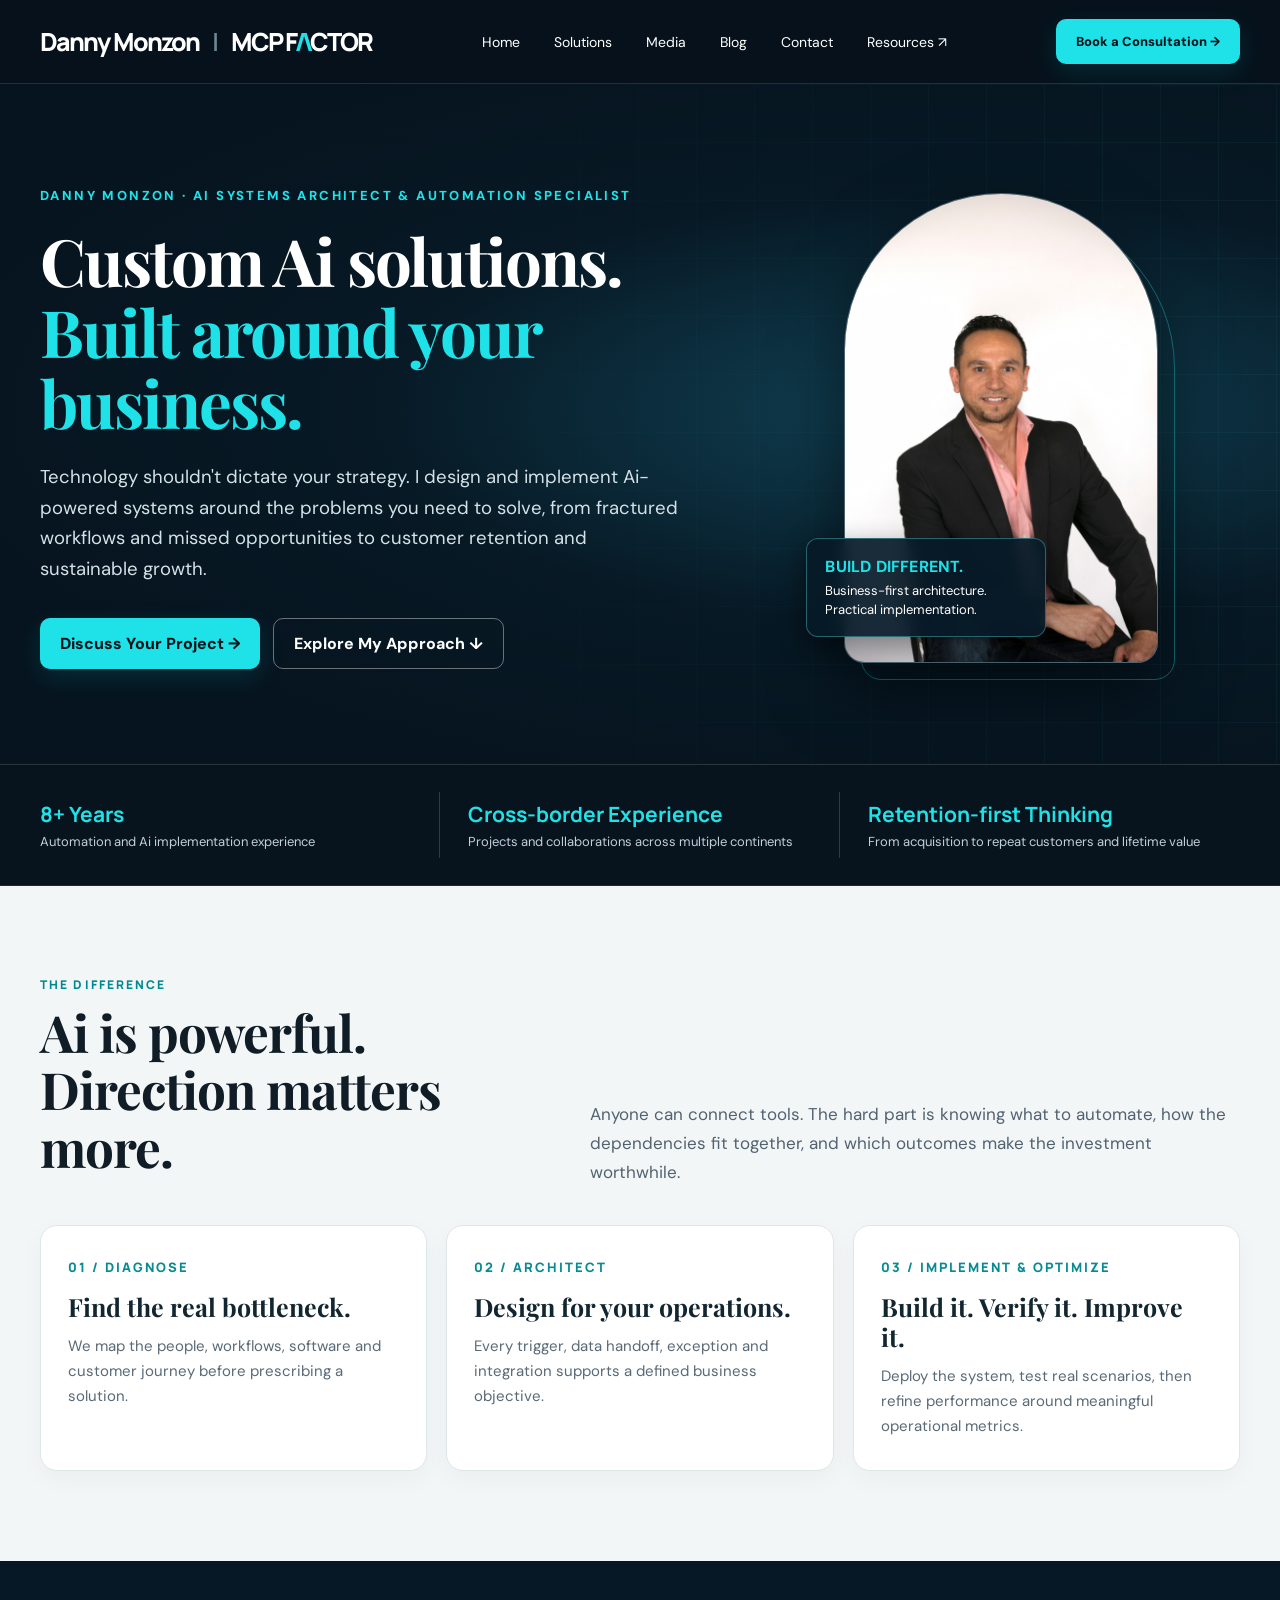
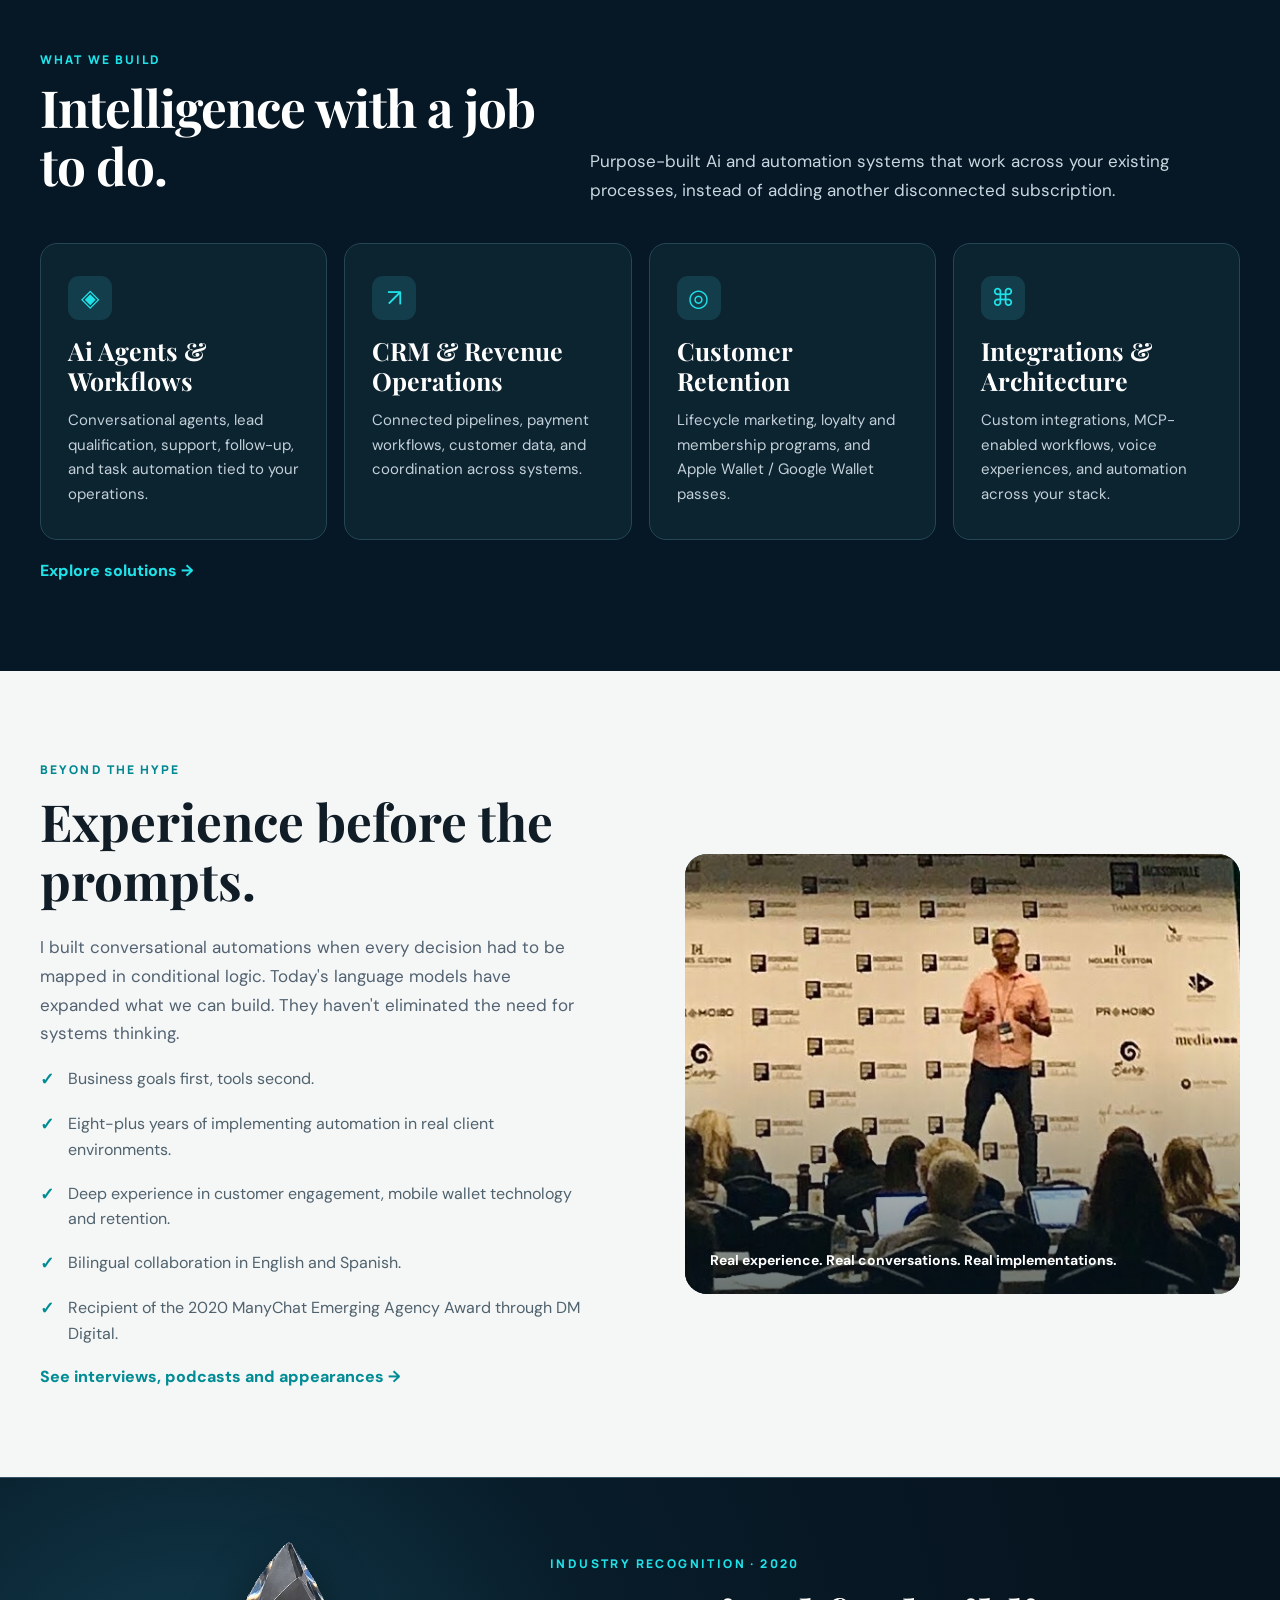
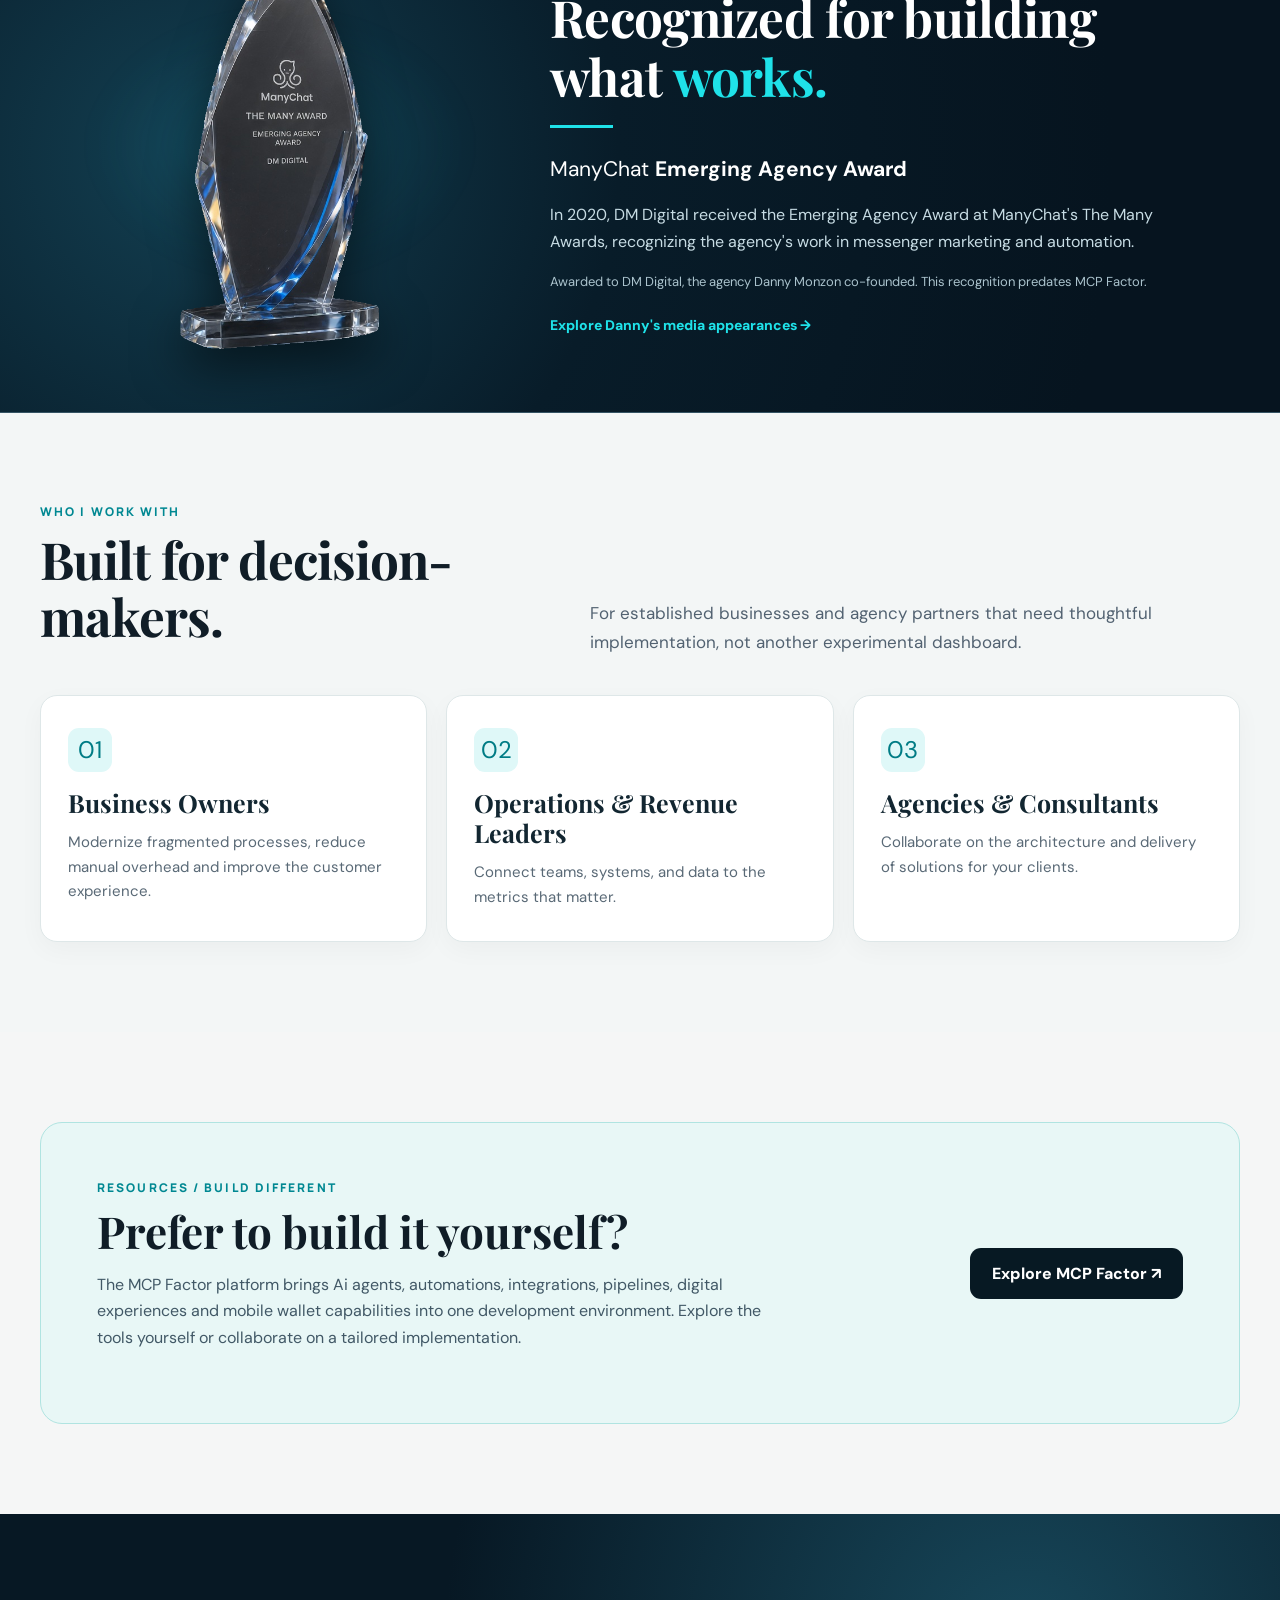
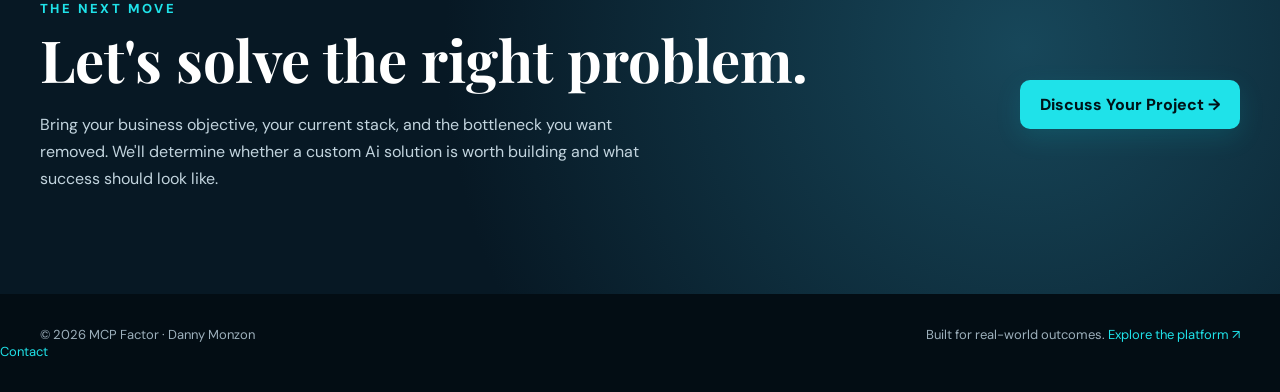
==== index.html @ def150a6 "Add latest MCP Factor static website v8" ====
<!DOCTYPE html>
<html lang="en"><head><meta charset="utf-8"><meta name="viewport" content="width=device-width,initial-scale=1">
<title>Danny Monzon | Ai Systems Architect & Automation Specialist | MCP Factor</title>
<meta name="description" content="Custom Ai architecture and business automation designed around your goals. Danny Monzon helps established businesses eliminate operational bottlenecks, improve retention, and deploy intelligent systems.">
<meta name="theme-color" content="#06141f"><meta property="og:type" content="website"><meta property="og:title" content="Custom Ai Solutions for Real Business Objectives | Danny Monzon">
<meta property="og:description" content="Diagnose. Architect. Implement. Optimize. Custom Ai systems built for lasting business outcomes.">
<link rel="canonical" href="https://mcpfactor.com/"><link rel="stylesheet" href="/shared/tokens.css"><link rel="stylesheet" href="/shared/site.css"><link rel="stylesheet" href="/shared/home.css">
</head><body>
<a href="#main" class="skip-link" style="position:absolute;left:-9999px;top:0;z-index:10000;background:#fff;color:#000;padding:12px" onfocus="this.style.left='10px'" onblur="this.style.left='-9999px'">Skip to content</a>
<header class="nav"><div class="container nav-inner"><a class="brand" href="/" aria-label="Danny Monzon and MCP Factor home">Danny Monzon <span class="sep">|</span> MCP F<span>Λ</span>CTOR</a><nav class="nav-links" aria-label="Main navigation"><a href="/">Home</a><a href="/solutions/">Solutions</a><a href="/media/">Media</a><a href="/blog/">Blog</a><a href="/contact/">Contact</a><a href="https://app.mcpfactor.com/" target="_blank" rel="noopener noreferrer">Resources ↗</a></nav><a class="cta" href="https://calendly.com/dmchat" target="_blank" rel="noopener noreferrer">Book a Consultation →</a></div></header>
<main id="main">
<section class="home-hero" aria-labelledby="home-title"><div class="container home-hero-grid"><div>
<div class="home-kicker">Danny Monzon · Ai Systems Architect & Automation Specialist</div>
<h1 id="home-title">Custom Ai solutions.<br><em>Built around your business.</em></h1>
<p>Technology shouldn't dictate your strategy. I design and implement Ai-powered systems around the problems you need to solve, from fractured workflows and missed opportunities to customer retention and sustainable growth.</p>
<div class="home-actions"><a class="cta" href="https://calendly.com/dmchat" target="_blank" rel="noopener noreferrer">Discuss Your Project →</a><a class="home-secondary" href="#approach">Explore My Approach ↓</a></div>
</div><div class="home-portrait-wrap"><div class="home-portrait-frame"><img src="/assets/5c0d2fb2-3a0f-47cd-a460-66b5e7bb93ce.jpg" alt="Portrait of Danny Monzon, Ai Systems Architect and Automation Specialist" width="1024" height="1536" fetchpriority="high"></div><div class="home-photo-note"><strong>BUILD DIFFERENT.</strong>Business-first architecture. Practical implementation.</div></div></div></section>
<section class="home-proof" aria-label="Professional experience"><div class="container home-proof-grid">
<div class="home-proof-item"><strong>8+ Years</strong><span>Automation and Ai implementation experience</span></div>
<div class="home-proof-item"><strong>Cross-border Experience</strong><span>Projects and collaborations across multiple continents</span></div>
<div class="home-proof-item"><strong>Retention-first Thinking</strong><span>From acquisition to repeat customers and lifetime value</span></div>
</div></section>
<section class="home-section mist" id="approach"><div class="container"><div class="home-heading"><div><div class="home-eyebrow">The Difference</div><h2>Ai is powerful.<br>Direction matters more.</h2></div><p class="home-lead">Anyone can connect tools. The hard part is knowing what to automate, how the dependencies fit together, and which outcomes make the investment worthwhile.</p></div>
<div class="home-three">
<article class="home-card numbered"><div class="home-step">01 / DIAGNOSE</div><h3>Find the real bottleneck.</h3><p>We map the people, workflows, software and customer journey before prescribing a solution.</p></article>
<article class="home-card numbered"><div class="home-step">02 / ARCHITECT</div><h3>Design for your operations.</h3><p>Every trigger, data handoff, exception and integration supports a defined business objective.</p></article>
<article class="home-card numbered"><div class="home-step">03 / IMPLEMENT & OPTIMIZE</div><h3>Build it. Verify it. Improve it.</h3><p>Deploy the system, test real scenarios, then refine performance around meaningful operational metrics.</p></article>
</div></div></section>
<section class="home-section dark home-solutions" id="solutions"><div class="container"><div class="home-heading"><div><div class="home-eyebrow">What We Build</div><h2>Intelligence with a job to do.</h2></div><p class="home-lead">Purpose-built Ai and automation systems that work across your existing processes, instead of adding another disconnected subscription.</p></div>
<div class="home-four">
<article class="home-card"><div class="home-card-icon" aria-hidden="true">◈</div><h3>Ai Agents & Workflows</h3><p>Conversational agents, lead qualification, support, follow-up, and task automation tied to your operations.</p></article>
<article class="home-card"><div class="home-card-icon" aria-hidden="true">↗</div><h3>CRM & Revenue Operations</h3><p>Connected pipelines, payment workflows, customer data, and coordination across systems.</p></article>
<article class="home-card"><div class="home-card-icon" aria-hidden="true">◎</div><h3>Customer Retention</h3><p>Lifecycle marketing, loyalty and membership programs, and Apple Wallet / Google Wallet passes.</p></article>
<article class="home-card"><div class="home-card-icon" aria-hidden="true">⌘</div><h3>Integrations & Architecture</h3><p>Custom integrations, MCP-enabled workflows, voice experiences, and automation across your stack.</p></article>
</div><a class="home-link" style="color:var(--cyan)" href="/solutions/">Explore solutions →</a></div></section>
<section class="home-section" id="about"><div class="container home-split"><div><div class="home-eyebrow">Beyond the Hype</div><h2 style="font:700 clamp(38px,4vw,55px)/1.15 'Playfair Display',Georgia,serif;margin:14px 0 23px">Experience before the prompts.</h2>
<p class="home-lead">I built conversational automations when every decision had to be mapped in conditional logic. Today's language models have expanded what we can build. They haven't eliminated the need for systems thinking.</p>
<div class="home-bullet"><b>✓</b><span>Business goals first, tools second.</span></div>
<div class="home-bullet"><b>✓</b><span>Eight-plus years of implementing automation in real client environments.</span></div>
<div class="home-bullet"><b>✓</b><span>Deep experience in customer engagement, mobile wallet technology and retention.</span></div>
<div class="home-bullet"><b>✓</b><span>Bilingual collaboration in English and Spanish.</span></div>
<div class="home-bullet"><b>✓</b><span>Recipient of the 2020 ManyChat Emerging Agency Award through DM Digital.</span></div>
<a class="home-link" href="/media/">See interviews, podcasts and appearances →</a></div>
<div class="home-image-panel"><img src="/assets/danny-monzon-smdayjax-stage.jpg" alt="Danny Monzon speaking on stage at Social Media Day Jacksonville" loading="lazy" width="996" height="467"><div class="home-image-caption">Real experience. Real conversations. Real implementations.</div></div></div></section>
<section class="award-feature" aria-labelledby="award-title"><div class="container award-feature-grid">
<div class="award-photo"><img src="/assets/manychat-emerging-agency-award-2020.png" alt="Crystal ManyChat The Many Award trophy engraved Emerging Agency Award, DM Digital" loading="lazy" width="353" height="726"></div>
<div class="award-copy"><div class="award-eyebrow">Industry Recognition · 2020</div>
<h2 id="award-title">Recognized for building what <em>works.</em></h2>
<div class="award-rule"></div>
<p class="award-name">ManyChat <strong>Emerging Agency Award</strong></p>
<p>In 2020, DM Digital received the Emerging Agency Award at ManyChat's The Many Awards, recognizing the agency's work in messenger marketing and automation.</p>
<p class="award-note">Awarded to DM Digital, the agency Danny Monzon co-founded. This recognition predates MCP Factor.</p>
<a class="award-link" href="/media/">Explore Danny's media appearances →</a>
</div></div></section>
<section class="home-section mist" id="partners"><div class="container"><div class="home-heading"><div><div class="home-eyebrow">Who I Work With</div><h2>Built for decision-makers.</h2></div><p class="home-lead">For established businesses and agency partners that need thoughtful implementation, not another experimental dashboard.</p></div>
<div class="home-three"><article class="home-card"><div class="home-card-icon">01</div><h3>Business Owners</h3><p>Modernize fragmented processes, reduce manual overhead and improve the customer experience.</p></article><article class="home-card"><div class="home-card-icon">02</div><h3>Operations & Revenue Leaders</h3><p>Connect teams, systems, and data to the metrics that matter.</p></article><article class="home-card"><div class="home-card-icon">03</div><h3>Agencies & Consultants</h3><p>Collaborate on the architecture and delivery of solutions for your clients.</p></article></div></div></section>
<section class="home-section"><div class="container"><div class="home-platform"><div><div class="home-eyebrow">Resources / Build Different</div><h2>Prefer to build it yourself?</h2><p>The MCP Factor platform brings Ai agents, automations, integrations, pipelines, digital experiences and mobile wallet capabilities into one development environment. Explore the tools yourself or collaborate on a tailored implementation.</p></div><a href="https://app.mcpfactor.com/" target="_blank" rel="noopener noreferrer">Explore MCP Factor ↗</a></div></div></section>
<section class="home-cta" id="contact"><div class="container home-cta-inner"><div><div class="home-kicker">The Next Move</div><h2>Let's solve the right problem.</h2><p>Bring your business objective, your current stack, and the bottleneck you want removed. We'll determine whether a custom Ai solution is worth building and what success should look like.</p></div><a class="cta" href="https://calendly.com/dmchat" target="_blank" rel="noopener noreferrer">Discuss Your Project →</a></div></section>
</main>
<footer class="foot"><div class="container foot-inner"><span>© 2026 MCP Factor · Danny Monzon</span><span>Built for real-world outcomes. <a href="https://app.mcpfactor.com/">Explore the platform ↗</a></span></div><span class="footer-contact"><a href="/contact/">Contact</a></span></footer>
<script src="/shared/site.js" defer></script>
</body></html>
---- shared/tokens.css ----
/* MCP Factor design tokens, Media page v2 approved Nov 16, 2026 */
:root {
  --color-ink: #071620;
  --color-navy: #06111b;
  --color-cyan: #1fe2e9;
  --color-cyan-dark: #007d87;
  --color-paper: #f5f6f6;
  --color-muted: #64727f;
  --color-line: #dce3e6;
  --font-body: 'DM Sans', sans-serif;
  --font-display: 'Playfair Display', Georgia, serif;
  --font-ui: 'Manrope', sans-serif;
  --radius-card: 18px;
  --container-width: 1200px;
}
---- shared/site.css ----
@import url('https://fonts.googleapis.com/css2?family=DM+Sans:wght@400;500;600;700&family=Manrope:wght@400;500;600;700;800&family=Playfair+Display:wght@600;700&display=swap');
:root{--ink:#071620;--navy:#06111b;--cyan:#1fe2e9;--cyan-dark:#007d87;--paper:#f5f6f6;--muted:#64727f;--line:#dce3e6;--radius:18px}*{box-sizing:border-box}html{scroll-behavior:smooth}body{margin:0;font-family:'DM Sans',sans-serif;color:#101d27;background:var(--paper)}a{color:inherit;text-decoration:none}button{font:inherit}a:focus-visible,button:focus-visible{outline:3px solid var(--cyan);outline-offset:4px}.container{width:min(1200px,calc(100% - 48px));margin:auto}.nav{background:var(--navy);color:white;border-bottom:1px solid #183340;position:relative;z-index:10}.nav-inner{min-height:83px;display:flex;align-items:center;justify-content:space-between;gap:24px}.brand{font:800 25px 'Manrope',sans-serif;letter-spacing:-1.9px;white-space:nowrap}.brand span{color:var(--cyan)}.brand .sep{color:#6e8793;margin:0 10px;font-weight:600}.nav-links{display:flex;align-items:center;gap:34px;font-size:14px}.nav-links a:hover,.nav-links a[aria-current=page]{color:var(--cyan)}.nav-links a[aria-current=page]{border-bottom:2px solid var(--cyan);padding:31px 0}.cta{display:inline-flex;align-items:center;gap:12px;border-radius:10px;background:var(--cyan);color:#001318;font-weight:800;padding:14px 20px;white-space:nowrap;box-shadow:0 8px 26px #00cbd324}.cta:hover{background:#60faff}.nav .cta{font-size:13px}.hero{background:radial-gradient(circle at 49% 99%,#123c53 0%,transparent 33%),linear-gradient(128deg,#06141f 10%,#07151f 76%,#092b39);color:white;overflow:hidden}.hero-grid{padding:60px 0 62px;display:grid;grid-template-columns:42% 58%;min-height:410px;gap:10px;align-items:center}.eyebrow{color:var(--cyan);font-size:14px;letter-spacing:2.5px;font-weight:800;text-transform:uppercase}.hero h1{font:700 clamp(56px,6.2vw,90px)/1.05 'Playfair Display',serif;letter-spacing:-2px;margin:18px 0 20px}.hero h1 span{color:var(--cyan)}.hero p{max-width:490px;font-size:19px;line-height:1.55;color:#d3e2e8}.line{width:75px;height:4px;background:var(--cyan);margin-top:27px}.mosaic{display:grid;grid-template-columns:1fr 1fr;grid-template-rows:142px 142px;gap:12px;transform:rotate(-3deg) translateX(20px);margin-right:-15px}.mosaic img{width:100%;height:100%;object-fit:cover;border-radius:15px;border:1px solid #4f8898;filter:saturate(.86)}.mosaic img:nth-child(1){object-position:50% 35%}.mosaic img:nth-child(3){object-position:50% 30%}.section{padding:66px 0}.section-head{display:flex;align-items:end;justify-content:space-between;gap:28px;margin-bottom:30px}.section h2,.section-title{font:700 clamp(35px,4vw,52px)/1.14 'Playfair Display',serif;letter-spacing:-1px;margin:0 0 8px}.section-head p,.section-subtitle{color:#526171;line-height:1.55;margin:0;max-width:650px}.filters{display:flex;gap:8px;flex-wrap:wrap}.filter{border:1px solid #cbd6db;background:transparent;color:#23313c;padding:11px 17px;border-radius:999px;cursor:pointer;font-size:13px}.filter:hover,.filter.active{background:#091923;color:white;border-color:#091923}.grid{display:grid;grid-template-columns:repeat(3,minmax(0,1fr));gap:18px}.media-card{background:white;border:1px solid #e3e9ec;border-radius:16px;overflow:hidden;box-shadow:0 8px 20px #1027320c;transition:transform .2s,box-shadow .2s}.media-card:hover{transform:translateY(-4px);box-shadow:0 16px 30px #1027321a}.thumb{aspect-ratio:16/9;position:relative;background:#0a2330;overflow:hidden}.thumb img{display:block;width:100%;height:100%;object-fit:cover}.thumb .tag{position:absolute;top:13px;left:13px;background:#061822cf;color:#fff;font-size:11px;letter-spacing:.6px;text-transform:uppercase;border-radius:99px;padding:7px 11px}.media-body{padding:21px 22px 23px}.meta{font-size:11px;color:#00848d;text-transform:uppercase;letter-spacing:1.1px;font-weight:800}.media-body h3{font:700 22px/1.25 'Playfair Display',serif;margin:9px 0}.media-body p{color:#596775;line-height:1.5;font-size:14px;min-height:44px;margin:0 0 20px}.media-action{color:#007f8b;font-weight:800;font-size:12px;letter-spacing:.6px;text-transform:uppercase}.media-action:hover{text-decoration:underline}.audio{background:linear-gradient(100deg,#14283c,#06121c);color:white}.audio .section-subtitle{color:#bbcad2}.audio-grid{display:grid;grid-template-columns:repeat(2,1fr);gap:16px;margin-top:30px}.audio-card{border:1px solid #345368;border-radius:14px;padding:20px;display:flex;gap:18px;min-width:0;background:#ffffff08}.audio-art{flex:0 0 98px;width:98px;height:98px;border-radius:10px;display:flex;align-items:center;justify-content:center;background:radial-gradient(circle at bottom,#6a1d73,#11182a 70%);font:800 13px/1.4 'Manrope';text-align:center;letter-spacing:.5px;padding:8px}.audio-info{min-width:0;flex:1}.audio-info h3{font-size:17px;line-height:1.3;margin:0 0 6px}.audio-info p{color:#a9bdc9;font-size:12px;margin:0 0 12px}.audio-info a{color:var(--cyan);font-size:13px;font-weight:700}.audio-info a:hover{text-decoration:underline}.audio .extra{margin-top:24px;color:#b3c7d0;font-size:14px}.press-grid{display:grid;grid-template-columns:repeat(3,1fr);gap:16px;margin-top:27px}.press-card{padding:25px;border:1px solid #e1e7e9;border-radius:14px;background:white;box-shadow:0 7px 20px #1027320b;min-height:198px;display:flex;flex-direction:column}.press-brand{font:700 21px 'Playfair Display',serif;margin-bottom:14px}.press-card h3{font:600 15px/1.5 'DM Sans';margin:0 0 18px;flex:1}.press-card a{color:#00818b;font-weight:800;font-size:13px}.press-card a:hover{text-decoration:underline}.speaking{position:relative;background:#061725;min-height:310px;color:white;overflow:hidden}.speaking:before{content:'';background:linear-gradient(90deg,rgba(6,23,37,.14) 0%,rgba(6,23,37,.52) 42%,rgba(6,23,37,.92) 72%),url('../assets/danny-monzon-smdayjax-stage.jpg') 50% 32%/cover;position:absolute;inset:0}.speaking-content{position:relative;padding:67px 0 74px;max-width:900px;display:flex;flex-direction:column;align-items:flex-end;text-align:left}.speaking-copy{max-width:560px}.speaking h2{font:700 clamp(35px,4vw,50px)/1.13 'Playfair Display';margin:0 0 16px}.speaking p{line-height:1.6;color:#d6e3e9;max-width:500px;margin:0 0 24px}.foot{background:#030d14;color:#9db0bc;padding:32px 0;font-size:13px}.foot-inner{display:flex;justify-content:space-between;gap:20px}.foot a{color:var(--cyan)}.hidden{display:none!important}@media(max-width:950px){.nav-links{gap:16px}.nav .cta{display:none}.hero-grid{grid-template-columns:1fr 1fr}.grid,.press-grid{grid-template-columns:repeat(2,1fr)}.section-head{display:block}.filters{margin-top:24px}}@media(max-width:700px){.container{width:min(100% - 32px,1200px)}.nav-inner{flex-wrap:wrap;padding:16px 0}.brand{font-size:22px}.nav-links{width:100%;justify-content:space-between;gap:8px;font-size:12px;overflow:auto}.nav-links a[aria-current=page]{padding:4px 0}.hero-grid{grid-template-columns:1fr;padding:43px 0 50px;gap:26px}.hero h1{font-size:57px}.mosaic{transform:none;margin:0;grid-template-rows:105px 105px}.section{padding:48px 0}.grid,.audio-grid,.press-grid{grid-template-columns:1fr}.press-card{min-height:150px}.audio-art{width:78px;flex-basis:78px;height:90px}.speaking:before{background-position:50% 24%}.speaking-content{align-items:flex-start;padding:54px 0}.foot-inner{display:block}.foot-inner>*{margin-bottom:12px}}

/* Reusable page utilities */
.page-intro{background:var(--navy);color:#fff;padding:90px 0 76px}.page-intro h1{font:700 clamp(48px,6vw,80px)/1.08 var(--font-display);margin:15px 0 18px}.page-intro p{font-size:19px;line-height:1.6;color:#d3e2e8;max-width:680px}.content-panel{background:#fff;border:1px solid var(--line);border-radius:var(--radius-card);padding:clamp(24px,4vw,42px);box-shadow:0 8px 20px #1027320c}.content-stack{display:grid;gap:20px}.section-eyebrow{color:var(--cyan-dark);font-weight:800;letter-spacing:2px;text-transform:uppercase;font-size:12px}
---- shared/home.css ----
/* Homepage additions to the Media-derived MCP Factor design system */
.home-hero{position:relative;overflow:hidden;background:radial-gradient(ellipse at 74% 48%,#114255 0%,#071925 43%,#06141f 78%);color:#fff}
.home-hero .container{position:relative;z-index:1}
.home-hero::before{content:"";position:absolute;inset:0;background-image:linear-gradient(#6af2f50b 1px,transparent 1px),linear-gradient(90deg,#6af2f50b 1px,transparent 1px);background-size:58px 58px;mask-image:linear-gradient(90deg,transparent 25%,#000 100%);pointer-events:none}
.home-hero-grid{display:grid;grid-template-columns:1.15fr .85fr;gap:clamp(32px,6vw,92px);align-items:center;min-height:680px;padding:102px 0 94px}
.home-hero h1{font:700 clamp(48px,5.1vw,78px)/1.09 'Playfair Display',Georgia,serif;letter-spacing:-2px;margin:20px 0 25px;max-width:780px}
.home-hero h1 em{font-style:normal;color:var(--cyan)}.home-hero p{font-size:clamp(17px,1.45vw,21px);line-height:1.65;color:#d4e1e7;max-width:640px}
.home-kicker{color:var(--cyan);font-size:13px;font-weight:800;letter-spacing:2.4px;text-transform:uppercase}
.home-actions{display:flex;gap:13px;flex-wrap:wrap;margin-top:34px}.home-secondary{display:inline-flex;align-items:center;border:1px solid #ffffff65;border-radius:10px;padding:14px 20px;color:#fff;font-weight:750}.home-secondary:hover{border-color:var(--cyan);color:var(--cyan)}
.home-portrait-wrap{position:relative;max-width:430px;margin:0 auto}.home-portrait-frame{height:470px;border-radius:170px 170px 22px 22px;overflow:hidden;border:1px solid #ffffff3d;box-shadow:0 28px 70px #0008;background:#153443}.home-portrait-frame img{width:100%;height:100%;object-fit:cover;object-position:center 34%;display:block}.home-portrait-wrap::after{content:"";position:absolute;inset:18px -17px -17px 17px;border:1px solid #1fe2e96b;border-radius:170px 170px 22px 22px;z-index:-1}.home-photo-note{position:absolute;bottom:26px;left:-38px;background:#071b29eb;color:#fff;border:1px solid #5adce060;backdrop-filter:blur(8px);padding:16px 18px;border-radius:12px;box-shadow:0 10px 28px #0007;max-width:240px;font-size:13px;line-height:1.45}.home-photo-note strong{display:block;color:var(--cyan);font-size:16px;letter-spacing:.2px;margin-bottom:4px}
.home-proof{background:#07141e;color:white;border-top:1px solid #ffffff23;border-bottom:1px solid #ffffff17}.home-proof-grid{display:grid;grid-template-columns:repeat(3,1fr);gap:0;padding:27px 0}.home-proof-item{padding:8px 28px;border-right:1px solid #ffffff2b}.home-proof-item:first-child{padding-left:0}.home-proof-item:last-child{border:0}.home-proof strong{display:block;font-size:21px;color:var(--cyan);font-family:'Manrope',sans-serif}.home-proof span{display:block;font-size:13px;color:#bfd0d9;margin-top:5px}
.home-section{padding:90px 0}.home-section.mist{background:#f3f6f6}.home-section.dark{background:#061725;color:#fff}.home-section.dark .home-lead{color:#c9d8e0}.home-section.dark .home-card p{color:#c3d1d9}
.home-heading{display:flex;align-items:end;justify-content:space-between;gap:25px;margin-bottom:38px}.home-heading h2{font:700 clamp(37px,4vw,57px)/1.12 'Playfair Display',Georgia,serif;letter-spacing:-1px;margin:11px 0}.home-lead{max-width:650px;color:#526271;font-size:17px;line-height:1.7;margin:0}.home-eyebrow{font:800 12px 'Manrope',sans-serif;color:#008892;text-transform:uppercase;letter-spacing:2.1px}.dark .home-eyebrow{color:var(--cyan)}
.home-three{display:grid;grid-template-columns:repeat(3,minmax(0,1fr));gap:19px}.home-four{display:grid;grid-template-columns:repeat(4,minmax(0,1fr));gap:17px}.home-card{border:1px solid #dee7e8;border-radius:17px;background:#fff;padding:32px 27px;box-shadow:0 8px 26px #05172309}.home-card h3{font:700 25px/1.2 'Playfair Display',Georgia,serif;margin:16px 0 12px;color:#122631}.home-card p{font-size:15px;line-height:1.65;color:#596976;margin:0}.home-card-icon{width:44px;height:44px;display:grid;place-items:center;font-size:24px;background:#dff8f8;border-radius:11px;color:#007c85}.home-card.numbered{position:relative;overflow:hidden}.home-step{font:800 13px 'Manrope',sans-serif;color:#078b92;letter-spacing:2px}.home-split{display:grid;grid-template-columns:1fr 1fr;gap:clamp(32px,7vw,100px);align-items:center}.home-quote{font:600 clamp(25px,3.2vw,42px)/1.35 'Playfair Display',Georgia,serif;letter-spacing:-.4px;margin:0}.home-accent{color:#008a91}.home-image-panel{position:relative;border-radius:22px;overflow:hidden;min-height:440px;background:#0e2a37}.home-image-panel img{width:100%;height:100%;position:absolute;inset:0;object-fit:cover;object-position:center 42%}.home-image-panel::after{content:"";position:absolute;inset:0;background:linear-gradient(0deg,#0718219c 0%,transparent 56%)}.home-image-caption{position:absolute;z-index:2;bottom:25px;left:25px;right:25px;color:white;font-size:14px;font-weight:700}.home-bullet{display:flex;gap:14px;margin-top:18px;align-items:start;color:#4f626d;line-height:1.6}.home-bullet b{color:#008c95;font-size:17px}
.home-solutions .home-card{background:#0c2330;border-color:#254655;box-shadow:none}.home-solutions .home-card h3{color:#fff}.home-solutions .home-card-icon{background:#133d4a;color:var(--cyan)}.home-solutions .home-card p{color:#cad8e0}
.home-platform{background:#e8f7f6;border:1px solid #b0e4e1;border-radius:22px;padding:clamp(28px,5vw,56px);display:flex;align-items:center;justify-content:space-between;gap:35px}.home-platform h2{font:700 clamp(29px,3.8vw,44px)/1.13 'Playfair Display',serif;margin:10px 0}.home-platform p{max-width:700px;color:#415866;line-height:1.65}.home-platform a{background:#071923;color:#fff;border-radius:11px;padding:15px 22px;font-weight:800;white-space:nowrap}.home-platform a:hover{background:#0e4b58}
.home-cta{background:radial-gradient(circle at 80% 35%,#17475a 0%,#071824 55%);color:white;padding:86px 0}.home-cta-inner{display:flex;justify-content:space-between;align-items:center;gap:35px}.home-cta h2{font:700 clamp(37px,4.6vw,58px)/1.13 'Playfair Display',serif;margin:10px 0 18px}.home-cta p{color:#c2d4de;line-height:1.7;max-width:630px}.home-cta .cta{font-size:16px}
.home-link{color:#008c95;font-weight:800;display:inline-block;margin-top:20px}.home-link:hover{text-decoration:underline}
@media(max-width:980px){.home-hero-grid{min-height:auto;padding:77px 0;grid-template-columns:1fr 0.9fr;gap:28px}.home-portrait-frame{height:390px}.home-photo-note{left:-13px}.home-four{grid-template-columns:repeat(2,minmax(0,1fr))}.home-three{grid-template-columns:repeat(2,minmax(0,1fr))}.home-section{padding:70px 0}}
@media(max-width:700px){.home-hero-grid,.home-split{grid-template-columns:1fr}.home-hero-grid{padding:56px 0 65px}.home-hero h1{font-size:49px}.home-portrait-wrap{margin:35px 22px 0;max-width:400px}.home-portrait-frame{height:390px}.home-proof-grid,.home-three,.home-four{grid-template-columns:1fr}.home-proof-grid{padding:12px 0}.home-proof-item{padding:16px 0;border-right:0;border-bottom:1px solid #ffffff2b}.home-proof-item:last-child{border-bottom:0}.home-heading,.home-cta-inner,.home-platform{display:block}.home-heading h2{margin-bottom:16px}.home-platform a{display:inline-block;margin-top:18px;white-space:normal}.home-image-panel{min-height:340px}.home-cta .cta{margin-top:18px}.home-section{padding:59px 0}}
@media(prefers-reduced-motion:reduce){*,*::before,*::after{scroll-behavior:auto!important;transition:none!important}}

/* Authentic 2020 ManyChat recognition - trophy supplied by Danny Monzon */
.award-feature{background:radial-gradient(circle at 15% 52%,#133f51 0%,#081c29 38%,#06141f 82%);color:#fff;overflow:hidden;border-block:1px solid #355464}
.award-feature-grid{display:grid;grid-template-columns:40% 60%;align-items:center;gap:30px;min-height:500px;padding:42px 0}
.award-photo{display:flex;justify-content:center;align-items:center;min-height:405px;position:relative}
.award-photo:before{content:'';position:absolute;inset:17% 9%;background:radial-gradient(ellipse,#17b9d322,transparent 68%);filter:blur(15px)}
.award-photo img{position:relative;display:block;width:auto;max-width:100%;height:410px;object-fit:contain;filter:drop-shadow(0 20px 24px #0008)}
.award-copy{max-width:660px;padding:35px 50px 35px 0}
.award-eyebrow{font:800 12px 'Manrope',sans-serif;letter-spacing:2.4px;text-transform:uppercase;color:var(--cyan)}
.award-copy h2{font:700 clamp(36px,4vw,56px)/1.14 'Playfair Display',Georgia,serif;letter-spacing:-.7px;margin:16px 0 20px}
.award-copy h2 em{font-style:normal;color:var(--cyan)}
.award-rule{height:3px;width:63px;background:var(--cyan);margin:0 0 24px}
.award-name{font-size:21px!important;color:#fff!important;margin:0 0 13px!important}
.award-copy p{font-size:16px;color:#c7dce4;line-height:1.7;margin:0 0 16px}
.award-copy .award-note{font-size:13px;color:#abc3cd}
.award-link{display:inline-block;color:var(--cyan);font-size:14px;font-weight:800;margin-top:7px}
.award-link:hover{text-decoration:underline}
@media(max-width:700px){.award-feature-grid{grid-template-columns:1fr;gap:0;padding:32px 0 52px}.award-photo{min-height:310px}.award-photo img{height:310px}.award-copy{padding:14px 0 0}.award-copy h2{font-size:38px}}
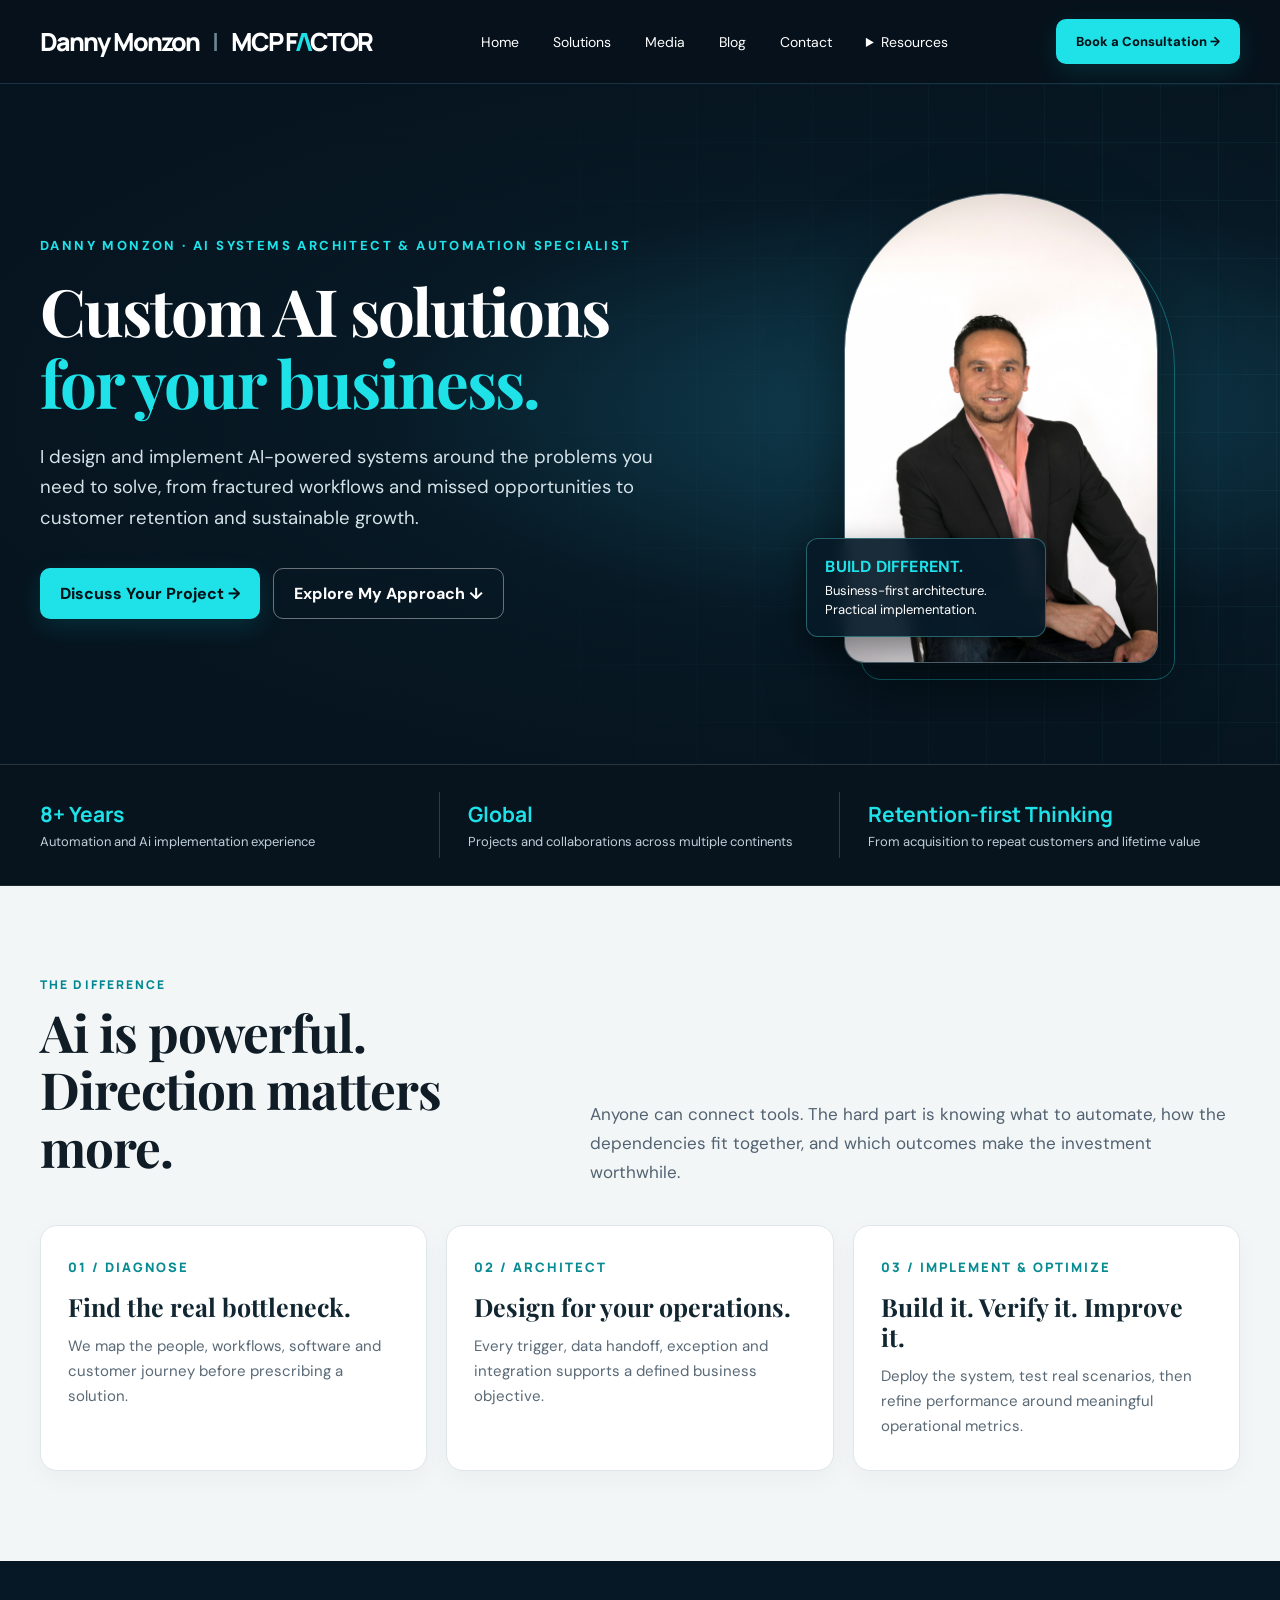
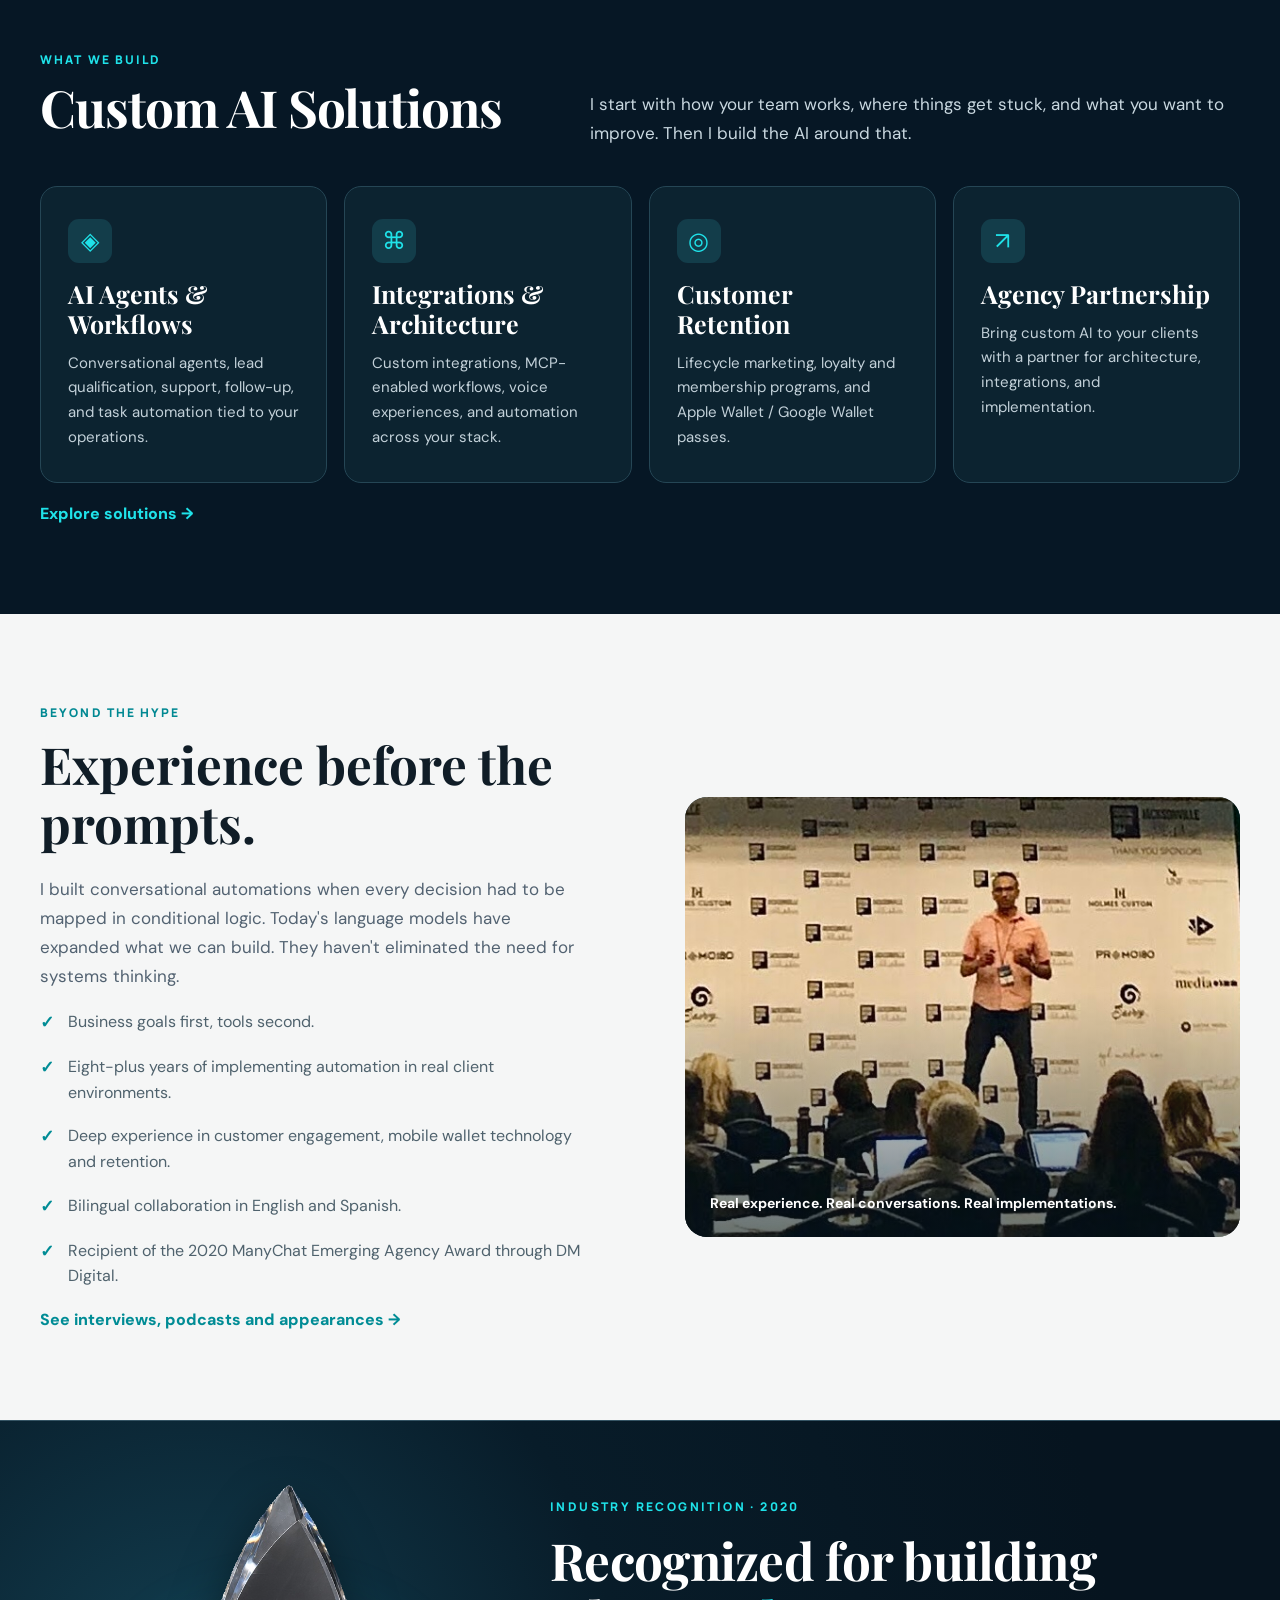
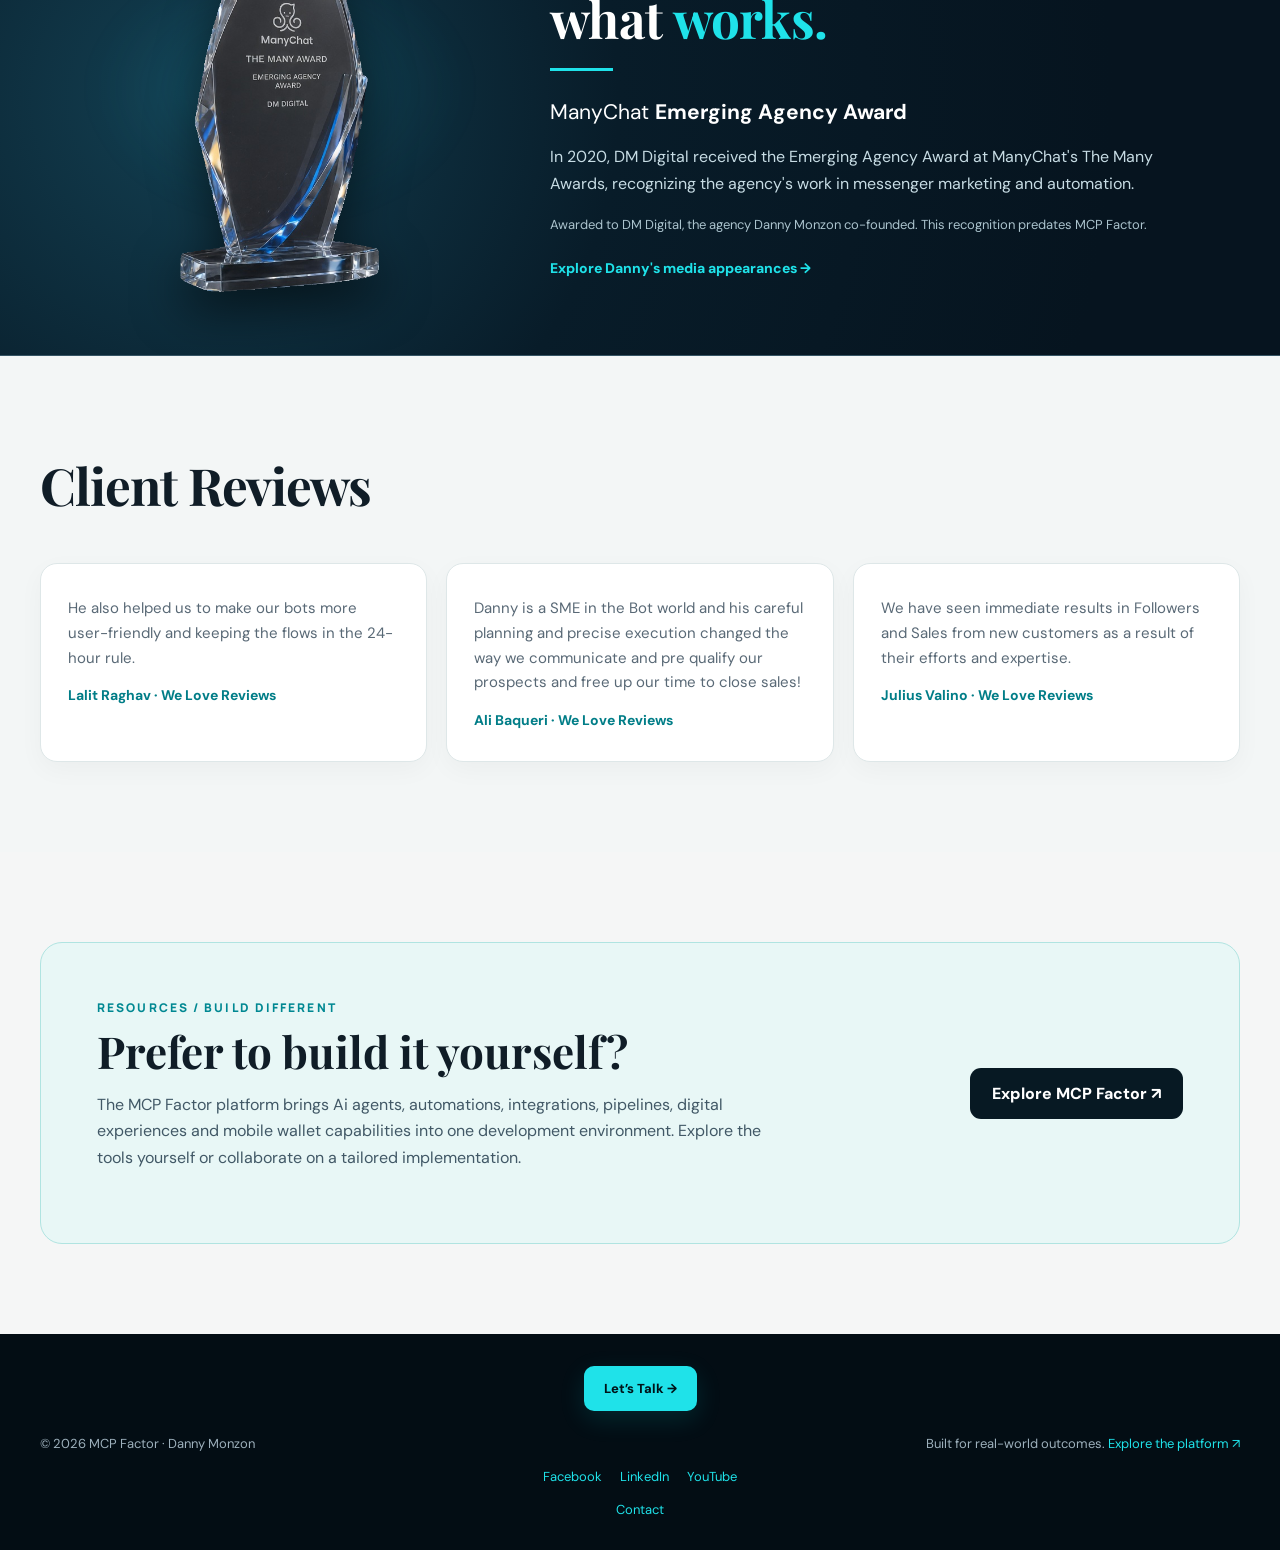
==== commit 3ce4fc91: "Apply approved November website updates" ====
--- a/index.html
+++ b/index.html
@@ -4,20 +4,23 @@
 <meta name="description" content="Custom Ai architecture and business automation designed around your goals. Danny Monzon helps established businesses eliminate operational bottlenecks, improve retention, and deploy intelligent systems.">
 <meta name="theme-color" content="#06141f"><meta property="og:type" content="website"><meta property="og:title" content="Custom Ai Solutions for Real Business Objectives | Danny Monzon">
 <meta property="og:description" content="Diagnose. Architect. Implement. Optimize. Custom Ai systems built for lasting business outcomes.">
-<link rel="canonical" href="https://mcpfactor.com/"><link rel="stylesheet" href="/shared/tokens.css"><link rel="stylesheet" href="/shared/site.css"><link rel="stylesheet" href="/shared/home.css">
-</head><body>
+<link rel="canonical" href="https://mcpfactor.com/"><link rel="stylesheet" href="./shared/tokens.css"><link rel="stylesheet" href="./shared/site.css"><link rel="stylesheet" href="./shared/home.css">
+<link rel="stylesheet" href="./shared/navigation.css"></head><body>
 <a href="#main" class="skip-link" style="position:absolute;left:-9999px;top:0;z-index:10000;background:#fff;color:#000;padding:12px" onfocus="this.style.left='10px'" onblur="this.style.left='-9999px'">Skip to content</a>
-<header class="nav"><div class="container nav-inner"><a class="brand" href="/" aria-label="Danny Monzon and MCP Factor home">Danny Monzon <span class="sep">|</span> MCP F<span>Λ</span>CTOR</a><nav class="nav-links" aria-label="Main navigation"><a href="/">Home</a><a href="/solutions/">Solutions</a><a href="/media/">Media</a><a href="/blog/">Blog</a><a href="/contact/">Contact</a><a href="https://app.mcpfactor.com/" target="_blank" rel="noopener noreferrer">Resources ↗</a></nav><a class="cta" href="https://calendly.com/dmchat" target="_blank" rel="noopener noreferrer">Book a Consultation →</a></div></header>
+<header class="nav"><div class="container nav-inner"><a class="brand" href="./" aria-label="Danny Monzon and MCP Factor home">Danny Monzon <span class="sep">|</span> MCP F<span>Λ</span>CTOR</a><button class="nav-toggle" type="button" aria-controls="main-navigation" aria-expanded="false" hidden>Menu</button><nav id="main-navigation" class="nav-links" aria-label="Main navigation"><a href="./">Home</a><a href="./solutions/">Solutions</a><a href="./media/">Media</a><a href="./blog/">Blog</a><a href="./contact/">Contact</a><details class="resources-menu">
+<summary>Resources</summary>
+<div class="resources-links"><a href="https://app.mcpfactor.com/" target="_blank" rel="noopener noreferrer">MCP Factor ↗</a></div>
+</details></nav><a class="cta" href="https://calendly.com/dmchat" target="_blank" rel="noopener noreferrer">Book a Consultation →</a></div></header>
 <main id="main">
 <section class="home-hero" aria-labelledby="home-title"><div class="container home-hero-grid"><div>
 <div class="home-kicker">Danny Monzon · Ai Systems Architect & Automation Specialist</div>
-<h1 id="home-title">Custom Ai solutions.<br><em>Built around your business.</em></h1>
-<p>Technology shouldn't dictate your strategy. I design and implement Ai-powered systems around the problems you need to solve, from fractured workflows and missed opportunities to customer retention and sustainable growth.</p>
+<h1 id="home-title">Custom AI solutions<br><em>for your business.</em></h1>
+<p>I design and implement AI-powered systems around the problems you need to solve, from fractured workflows and missed opportunities to customer retention and sustainable growth.</p>
 <div class="home-actions"><a class="cta" href="https://calendly.com/dmchat" target="_blank" rel="noopener noreferrer">Discuss Your Project →</a><a class="home-secondary" href="#approach">Explore My Approach ↓</a></div>
-</div><div class="home-portrait-wrap"><div class="home-portrait-frame"><img src="/assets/5c0d2fb2-3a0f-47cd-a460-66b5e7bb93ce.jpg" alt="Portrait of Danny Monzon, Ai Systems Architect and Automation Specialist" width="1024" height="1536" fetchpriority="high"></div><div class="home-photo-note"><strong>BUILD DIFFERENT.</strong>Business-first architecture. Practical implementation.</div></div></div></section>
+</div><div class="home-portrait-wrap"><div class="home-portrait-frame"><img src="./assets/5c0d2fb2-3a0f-47cd-a460-66b5e7bb93ce.jpg" alt="Portrait of Danny Monzon, Ai Systems Architect and Automation Specialist" width="1024" height="1536" fetchpriority="high"></div><div class="home-photo-note"><strong>BUILD DIFFERENT.</strong>Business-first architecture. Practical implementation.</div></div></div></section>
 <section class="home-proof" aria-label="Professional experience"><div class="container home-proof-grid">
 <div class="home-proof-item"><strong>8+ Years</strong><span>Automation and Ai implementation experience</span></div>
-<div class="home-proof-item"><strong>Cross-border Experience</strong><span>Projects and collaborations across multiple continents</span></div>
+<div class="home-proof-item"><strong>Global</strong><span>Projects and collaborations across multiple continents</span></div>
 <div class="home-proof-item"><strong>Retention-first Thinking</strong><span>From acquisition to repeat customers and lifetime value</span></div>
 </div></section>
 <section class="home-section mist" id="approach"><div class="container"><div class="home-heading"><div><div class="home-eyebrow">The Difference</div><h2>Ai is powerful.<br>Direction matters more.</h2></div><p class="home-lead">Anyone can connect tools. The hard part is knowing what to automate, how the dependencies fit together, and which outcomes make the investment worthwhile.</p></div>
@@ -26,13 +29,13 @@
 <article class="home-card numbered"><div class="home-step">02 / ARCHITECT</div><h3>Design for your operations.</h3><p>Every trigger, data handoff, exception and integration supports a defined business objective.</p></article>
 <article class="home-card numbered"><div class="home-step">03 / IMPLEMENT & OPTIMIZE</div><h3>Build it. Verify it. Improve it.</h3><p>Deploy the system, test real scenarios, then refine performance around meaningful operational metrics.</p></article>
 </div></div></section>
-<section class="home-section dark home-solutions" id="solutions"><div class="container"><div class="home-heading"><div><div class="home-eyebrow">What We Build</div><h2>Intelligence with a job to do.</h2></div><p class="home-lead">Purpose-built Ai and automation systems that work across your existing processes, instead of adding another disconnected subscription.</p></div>
+<section class="home-section dark home-solutions" id="solutions"><div class="container"><div class="home-heading"><div><div class="home-eyebrow">What We Build</div><h2>Custom AI Solutions</h2></div><p class="home-lead">I start with how your team works, where things get stuck, and what you want to improve. Then I build the AI around that.</p></div>
 <div class="home-four">
-<article class="home-card"><div class="home-card-icon" aria-hidden="true">◈</div><h3>Ai Agents & Workflows</h3><p>Conversational agents, lead qualification, support, follow-up, and task automation tied to your operations.</p></article>
-<article class="home-card"><div class="home-card-icon" aria-hidden="true">↗</div><h3>CRM & Revenue Operations</h3><p>Connected pipelines, payment workflows, customer data, and coordination across systems.</p></article>
+<article class="home-card"><div class="home-card-icon" aria-hidden="true">◈</div><h3>AI Agents &amp; Workflows</h3><p>Conversational agents, lead qualification, support, follow-up, and task automation tied to your operations.</p></article>
+<article class="home-card"><div class="home-card-icon" aria-hidden="true">⌘</div><h3>Integrations & Architecture</h3><p>Custom integrations, MCP-enabled workflows, voice experiences, and automation across your stack.</p></article>
 <article class="home-card"><div class="home-card-icon" aria-hidden="true">◎</div><h3>Customer Retention</h3><p>Lifecycle marketing, loyalty and membership programs, and Apple Wallet / Google Wallet passes.</p></article>
-<article class="home-card"><div class="home-card-icon" aria-hidden="true">⌘</div><h3>Integrations & Architecture</h3><p>Custom integrations, MCP-enabled workflows, voice experiences, and automation across your stack.</p></article>
-</div><a class="home-link" style="color:var(--cyan)" href="/solutions/">Explore solutions →</a></div></section>
+<article class="home-card"><div class="home-card-icon" aria-hidden="true">↗</div><h3>Agency Partnership</h3><p>Bring custom AI to your clients with a partner for architecture, integrations, and implementation.</p></article>
+</div><a class="home-link" style="color:var(--cyan)" href="./solutions/">Explore solutions →</a></div></section>
 <section class="home-section" id="about"><div class="container home-split"><div><div class="home-eyebrow">Beyond the Hype</div><h2 style="font:700 clamp(38px,4vw,55px)/1.15 'Playfair Display',Georgia,serif;margin:14px 0 23px">Experience before the prompts.</h2>
 <p class="home-lead">I built conversational automations when every decision had to be mapped in conditional logic. Today's language models have expanded what we can build. They haven't eliminated the need for systems thinking.</p>
 <div class="home-bullet"><b>✓</b><span>Business goals first, tools second.</span></div>
@@ -40,23 +43,29 @@
 <div class="home-bullet"><b>✓</b><span>Deep experience in customer engagement, mobile wallet technology and retention.</span></div>
 <div class="home-bullet"><b>✓</b><span>Bilingual collaboration in English and Spanish.</span></div>
 <div class="home-bullet"><b>✓</b><span>Recipient of the 2020 ManyChat Emerging Agency Award through DM Digital.</span></div>
-<a class="home-link" href="/media/">See interviews, podcasts and appearances →</a></div>
-<div class="home-image-panel"><img src="/assets/danny-monzon-smdayjax-stage.jpg" alt="Danny Monzon speaking on stage at Social Media Day Jacksonville" loading="lazy" width="996" height="467"><div class="home-image-caption">Real experience. Real conversations. Real implementations.</div></div></div></section>
+<a class="home-link" href="./media/">See interviews, podcasts and appearances →</a></div>
+<div class="home-image-panel"><img src="./assets/danny-monzon-smdayjax-stage.jpg" alt="Danny Monzon speaking on stage at Social Media Day Jacksonville" loading="lazy" width="996" height="467"><div class="home-image-caption">Real experience. Real conversations. Real implementations.</div></div></div></section>
 <section class="award-feature" aria-labelledby="award-title"><div class="container award-feature-grid">
-<div class="award-photo"><img src="/assets/manychat-emerging-agency-award-2020.png" alt="Crystal ManyChat The Many Award trophy engraved Emerging Agency Award, DM Digital" loading="lazy" width="353" height="726"></div>
+<div class="award-photo"><img src="./assets/manychat-emerging-agency-award-2020.png" alt="Crystal ManyChat The Many Award trophy engraved Emerging Agency Award, DM Digital" loading="lazy" width="353" height="726"></div>
 <div class="award-copy"><div class="award-eyebrow">Industry Recognition · 2020</div>
 <h2 id="award-title">Recognized for building what <em>works.</em></h2>
 <div class="award-rule"></div>
 <p class="award-name">ManyChat <strong>Emerging Agency Award</strong></p>
 <p>In 2020, DM Digital received the Emerging Agency Award at ManyChat's The Many Awards, recognizing the agency's work in messenger marketing and automation.</p>
 <p class="award-note">Awarded to DM Digital, the agency Danny Monzon co-founded. This recognition predates MCP Factor.</p>
-<a class="award-link" href="/media/">Explore Danny's media appearances →</a>
+<a class="award-link" href="./media/">Explore Danny's media appearances →</a>
 </div></div></section>
-<section class="home-section mist" id="partners"><div class="container"><div class="home-heading"><div><div class="home-eyebrow">Who I Work With</div><h2>Built for decision-makers.</h2></div><p class="home-lead">For established businesses and agency partners that need thoughtful implementation, not another experimental dashboard.</p></div>
-<div class="home-three"><article class="home-card"><div class="home-card-icon">01</div><h3>Business Owners</h3><p>Modernize fragmented processes, reduce manual overhead and improve the customer experience.</p></article><article class="home-card"><div class="home-card-icon">02</div><h3>Operations & Revenue Leaders</h3><p>Connect teams, systems, and data to the metrics that matter.</p></article><article class="home-card"><div class="home-card-icon">03</div><h3>Agencies & Consultants</h3><p>Collaborate on the architecture and delivery of solutions for your clients.</p></article></div></div></section>
+<section class="home-section mist" aria-labelledby="reviews-title">
+<div class="container"><div class="home-heading"><h2 id="reviews-title">Client Reviews</h2></div>
+<div class="home-three"><figure class="home-card review-card"><blockquote><p>He also helped us to make our bots more user-friendly and keeping the flows in the 24-hour rule.</p></blockquote><figcaption>Lalit Raghav · We Love Reviews</figcaption></figure>
+<figure class="home-card review-card"><blockquote><p>Danny is a SME in the Bot world and his careful planning and precise execution changed the way we communicate and pre qualify our prospects and free up our time to close sales!</p></blockquote><figcaption>Ali Baqueri · We Love Reviews</figcaption></figure>
+<figure class="home-card review-card"><blockquote><p>We have seen immediate results in Followers and Sales from new customers as a result of their efforts and expertise.</p></blockquote><figcaption>Julius Valino · We Love Reviews</figcaption></figure></div></div></section>
 <section class="home-section"><div class="container"><div class="home-platform"><div><div class="home-eyebrow">Resources / Build Different</div><h2>Prefer to build it yourself?</h2><p>The MCP Factor platform brings Ai agents, automations, integrations, pipelines, digital experiences and mobile wallet capabilities into one development environment. Explore the tools yourself or collaborate on a tailored implementation.</p></div><a href="https://app.mcpfactor.com/" target="_blank" rel="noopener noreferrer">Explore MCP Factor ↗</a></div></div></section>
-<section class="home-cta" id="contact"><div class="container home-cta-inner"><div><div class="home-kicker">The Next Move</div><h2>Let's solve the right problem.</h2><p>Bring your business objective, your current stack, and the bottleneck you want removed. We'll determine whether a custom Ai solution is worth building and what success should look like.</p></div><a class="cta" href="https://calendly.com/dmchat" target="_blank" rel="noopener noreferrer">Discuss Your Project →</a></div></section>
 </main>
-<footer class="foot"><div class="container foot-inner"><span>© 2026 MCP Factor · Danny Monzon</span><span>Built for real-world outcomes. <a href="https://app.mcpfactor.com/">Explore the platform ↗</a></span></div><span class="footer-contact"><a href="/contact/">Contact</a></span></footer>
-<script src="/shared/site.js" defer></script>
+<footer class="foot" id="contact"><div class="container footer-feature"><a class="cta" href="./contact/">Let’s Talk →</a></div><div class="container foot-inner"><span>© 2026 MCP Factor · Danny Monzon</span><span>Built for real-world outcomes. <a href="https://app.mcpfactor.com/">Explore the platform ↗</a></span></div><ul class="social-links" aria-label="Danny Monzon on social media">
+<li><a href="https://www.facebook.com/dannymvp/">Facebook</a></li>
+<li><a href="https://www.linkedin.com/in/dannymonzon/">LinkedIn</a></li>
+<li><a href="https://www.youtube.com/@dm.digital">YouTube</a></li>
+</ul><span class="footer-contact"><a href="./contact/">Contact</a></span></footer>
+<script src="./shared/site.js" defer></script>
 </body></html>
--- a/shared/home.css
+++ b/shared/home.css
@@ -38,3 +38,15 @@
 .award-link{display:inline-block;color:var(--cyan);font-size:14px;font-weight:800;margin-top:7px}
 .award-link:hover{text-decoration:underline}
 @media(max-width:700px){.award-feature-grid{grid-template-columns:1fr;gap:0;padding:32px 0 52px}.award-photo{min-height:310px}.award-photo img{height:310px}.award-copy{padding:14px 0 0}.award-copy h2{font-size:38px}}
+
+.review-card {
+  margin: 0;
+}
+.review-card blockquote {
+  margin: 0 0 16px;
+}
+.review-card figcaption {
+  color: var(--cyan-dark);
+  font-size: 14px;
+  font-weight: 700;
+}
--- a/shared/navigation.css
+++ b/shared/navigation.css
@@ -0,0 +1,136 @@
+html {
+  scroll-padding-top: 90px;
+}
+
+.nav {
+  position: sticky;
+  top: 0;
+  z-index: 20;
+}
+
+.nav-toggle {
+  background: transparent;
+  border: 1px solid #365361;
+  border-radius: 8px;
+  color: inherit;
+  cursor: pointer;
+  padding: 8px 12px;
+}
+
+.resources-menu {
+  position: relative;
+  white-space: nowrap;
+}
+
+.resources-menu summary {
+  cursor: pointer;
+  padding: 8px 0;
+}
+
+.resources-menu summary:focus-visible {
+  outline: 3px solid var(--cyan);
+  outline-offset: 4px;
+}
+
+.resources-links {
+  position: absolute;
+  top: 100%;
+  right: 0;
+  background: var(--navy);
+  border: 1px solid #365361;
+  border-radius: 8px;
+}
+
+.resources-links a {
+  display: block;
+  padding: 12px 16px;
+}
+
+.footer-feature,
+.footer-contact {
+  display: block;
+  text-align: center;
+}
+
+.footer-feature {
+  margin-bottom: 24px;
+}
+
+.foot .cta {
+  color: #001318;
+}
+
+.social-links {
+  display: flex;
+  flex-wrap: wrap;
+  gap: 8px 18px;
+  list-style: none;
+  padding: 0;
+}
+
+.foot .social-links {
+  justify-content: center;
+  margin: 16px auto;
+}
+
+.social-links a:hover {
+  text-decoration: underline;
+}
+
+.contact-main .social-links a {
+  color: var(--cyan-dark);
+  font-weight: 700;
+}
+
+@media (max-width: 950px) {
+  html {
+    scroll-padding-top: 72px;
+  }
+
+  .nav .nav-inner {
+    flex-wrap: wrap;
+    gap: 10px;
+    min-height: 64px;
+    padding: 10px 0;
+  }
+
+  .nav .brand {
+    font-size: clamp(18px, 4.9vw, 23px);
+  }
+
+  .nav .brand .sep {
+    margin-inline: 5px;
+  }
+
+  .nav .nav-links {
+    flex: 1 0 100%;
+    flex-wrap: wrap;
+    justify-content: flex-start;
+    overflow: visible;
+    gap: 8px 18px;
+    max-height: 60vh;
+  }
+
+  .nav.has-menu .nav-links {
+    display: none;
+  }
+
+  .nav.has-menu .nav-toggle[aria-expanded="true"] + .nav-links {
+    display: flex;
+  }
+
+  .nav .nav-links a[aria-current="page"] {
+    padding: 4px 0;
+  }
+
+  .resources-links {
+    position: static;
+  }
+}
+
+@media (951px <= width <= 1100px) {
+  .nav .nav-inner,
+  .nav .nav-links {
+    gap: 16px;
+  }
+}
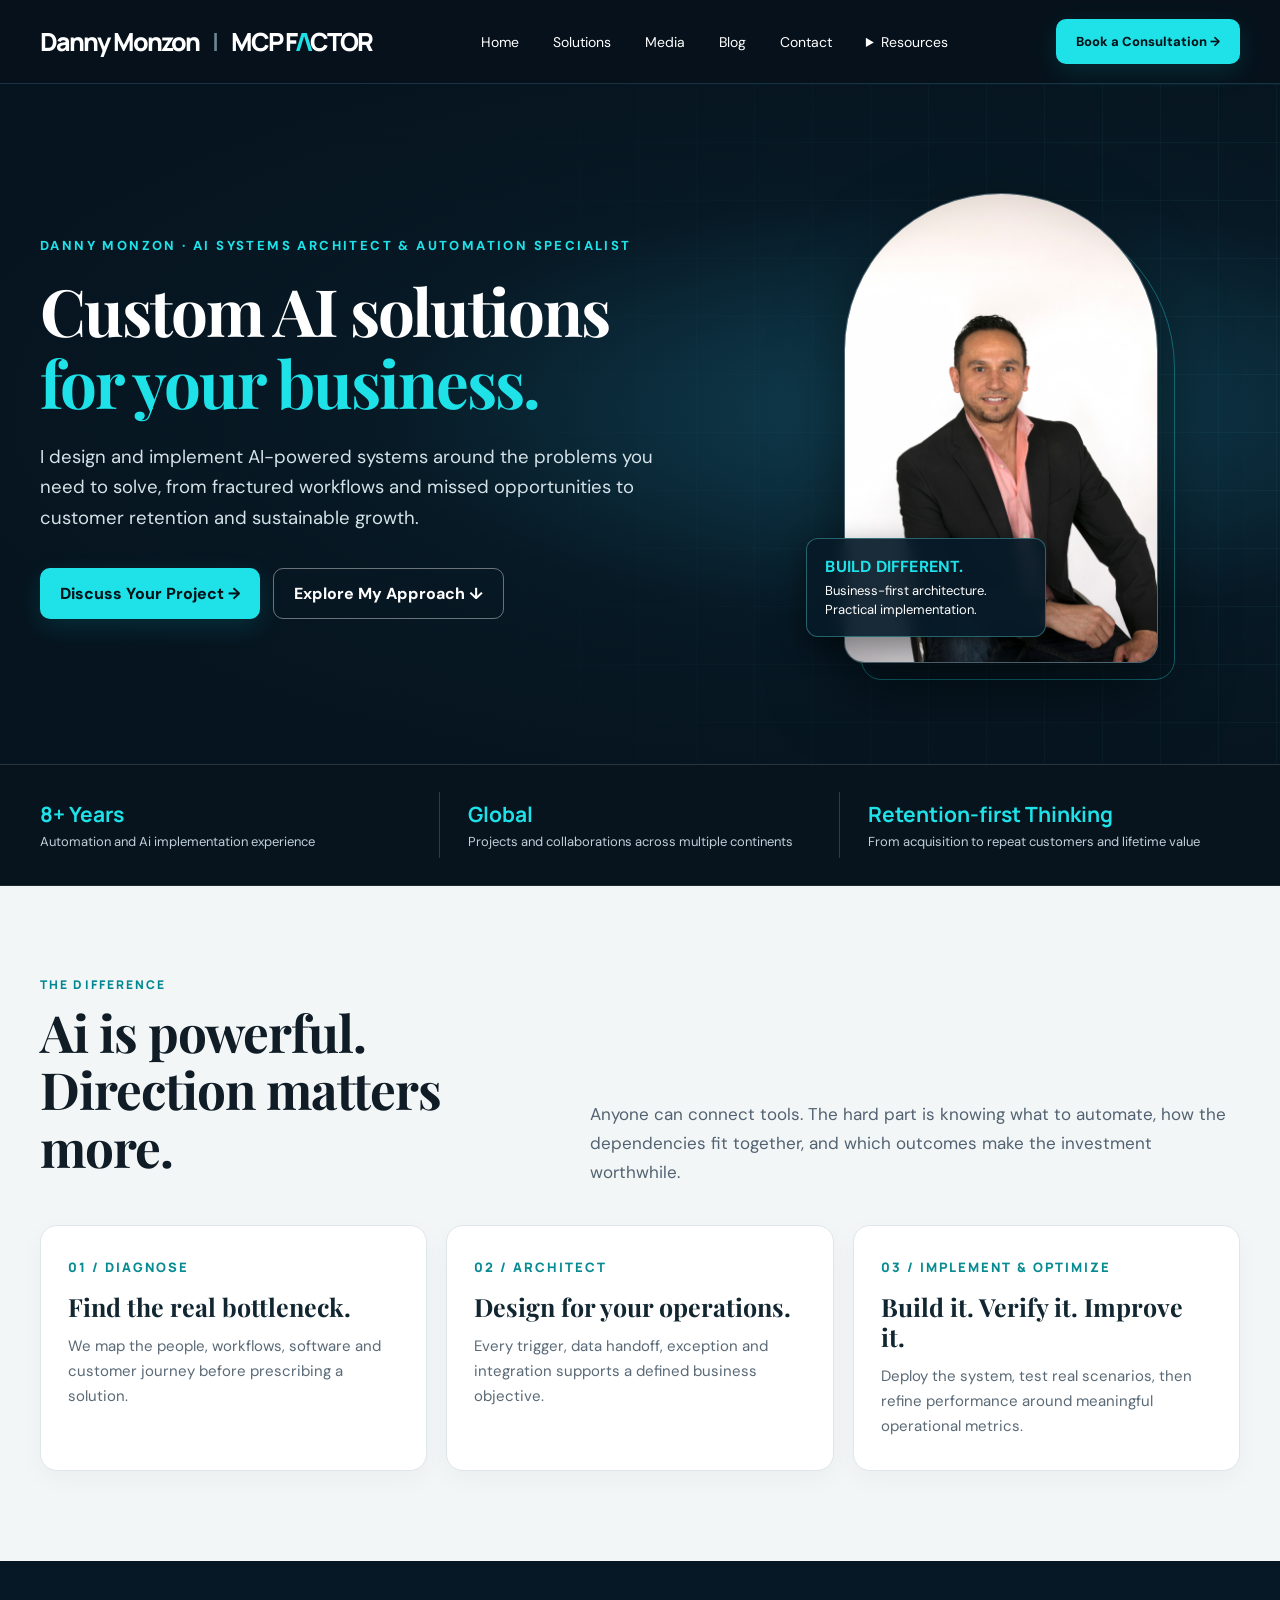
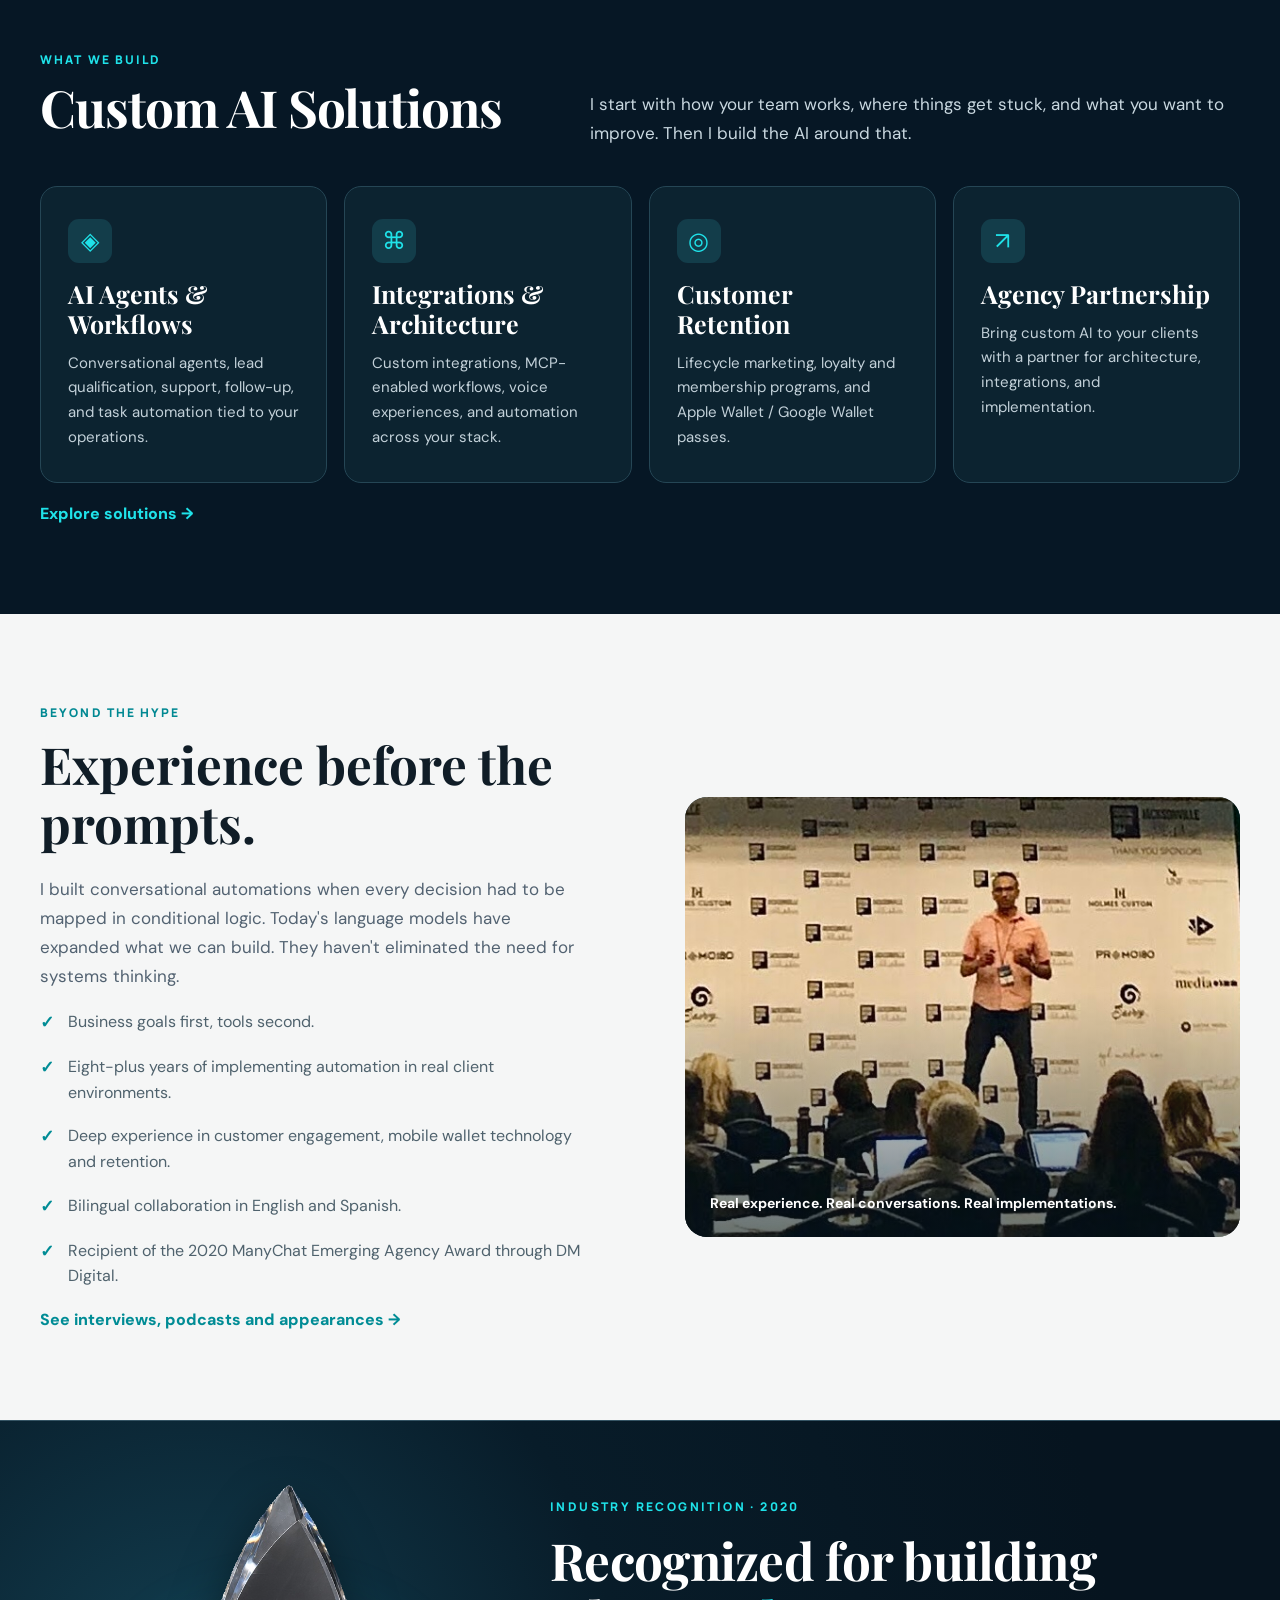
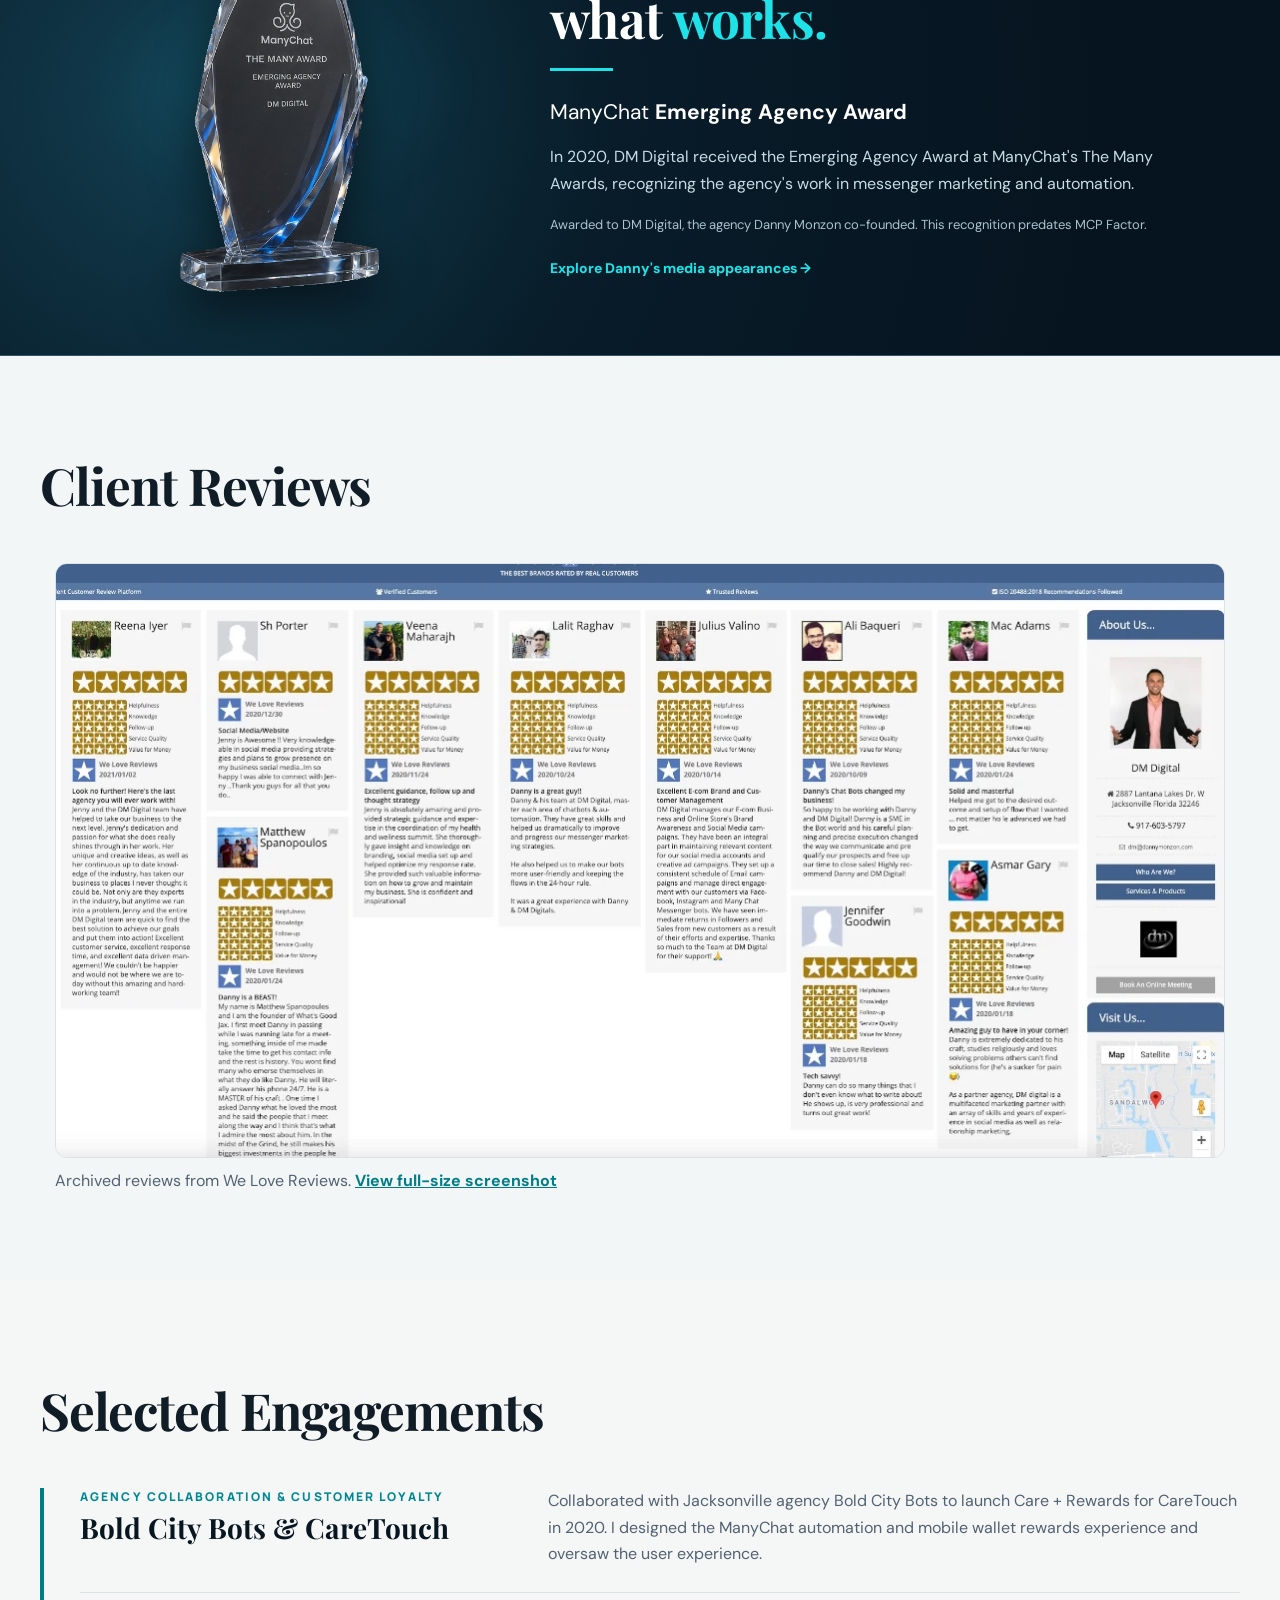
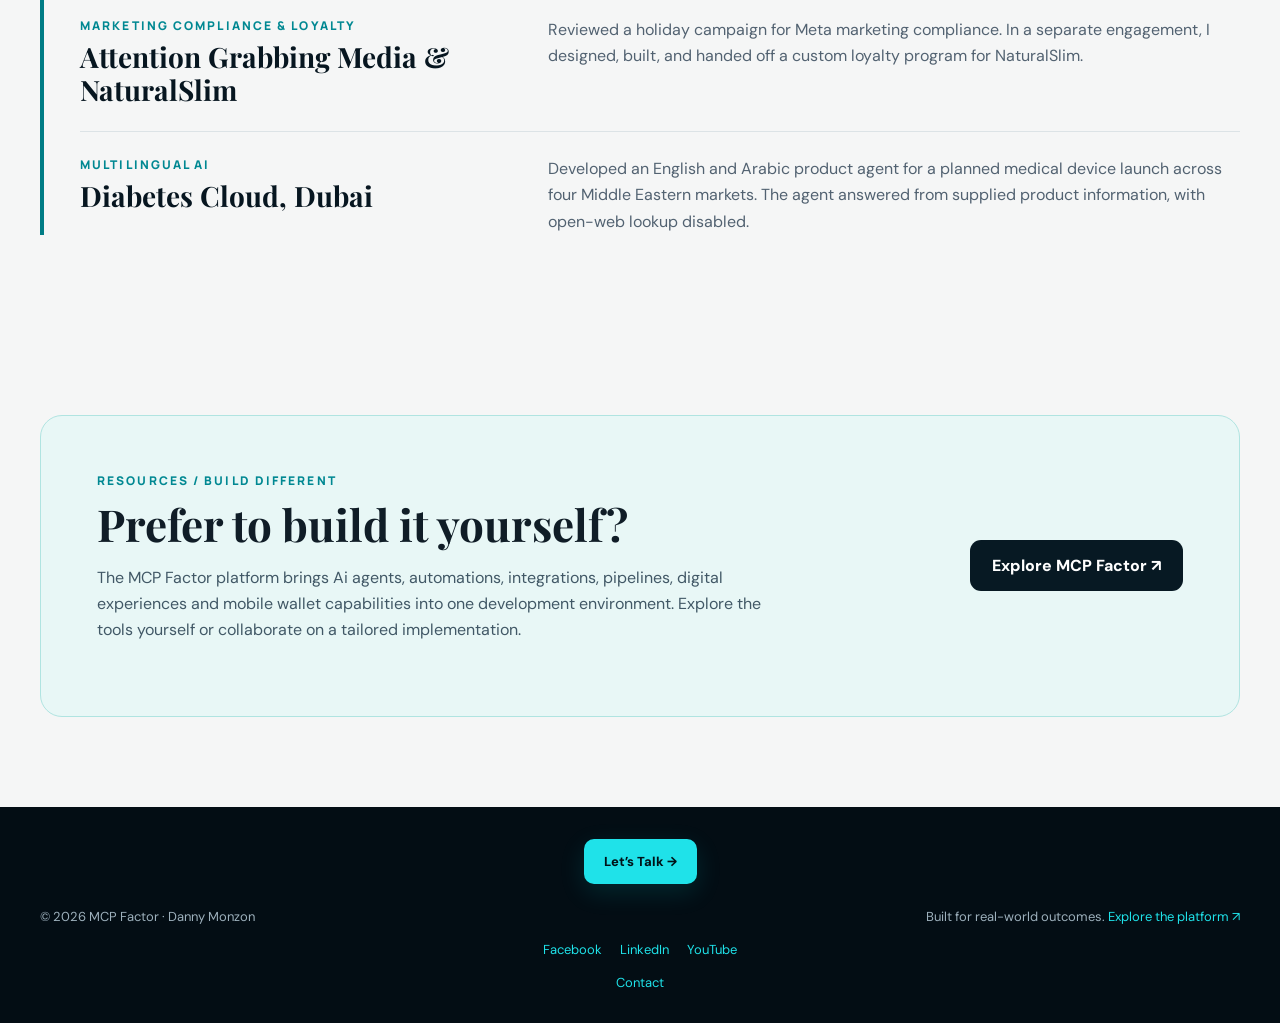
==== commit fd1f27b8: "Refine reviews, speaking gallery, blog sharing and contact" ====
--- a/index.html
+++ b/index.html
@@ -55,11 +55,33 @@
 <p class="award-note">Awarded to DM Digital, the agency Danny Monzon co-founded. This recognition predates MCP Factor.</p>
 <a class="award-link" href="./media/">Explore Danny's media appearances →</a>
 </div></div></section>
-<section class="home-section mist" aria-labelledby="reviews-title">
-<div class="container"><div class="home-heading"><h2 id="reviews-title">Client Reviews</h2></div>
-<div class="home-three"><figure class="home-card review-card"><blockquote><p>He also helped us to make our bots more user-friendly and keeping the flows in the 24-hour rule.</p></blockquote><figcaption>Lalit Raghav · We Love Reviews</figcaption></figure>
-<figure class="home-card review-card"><blockquote><p>Danny is a SME in the Bot world and his careful planning and precise execution changed the way we communicate and pre qualify our prospects and free up our time to close sales!</p></blockquote><figcaption>Ali Baqueri · We Love Reviews</figcaption></figure>
-<figure class="home-card review-card"><blockquote><p>We have seen immediate results in Followers and Sales from new customers as a result of their efforts and expertise.</p></blockquote><figcaption>Julius Valino · We Love Reviews</figcaption></figure></div></div></section>
+<section class="home-section mist" id="client-reviews" aria-labelledby="reviews-title">
+<div class="container">
+<div class="home-heading"><h2 id="reviews-title">Client Reviews</h2></div>
+<figure class="review-screenshot">
+<a href="./assets/dm-digital-client-reviews.webp" aria-label="Open the archived client reviews screenshot at full size">
+<img src="./assets/dm-digital-client-reviews.webp" width="1170" height="594" loading="lazy" alt="Archived We Love Reviews page showing client ratings and written reviews of DM Digital.">
+</a>
+<figcaption>Archived reviews from We Love Reviews. <a href="./assets/dm-digital-client-reviews.webp">View full-size screenshot</a></figcaption>
+</figure>
+</div></section>
+<section class="home-section" id="selected-engagements" aria-labelledby="engagements-title">
+<div class="container">
+<div class="home-heading"><h2 id="engagements-title">Selected Engagements</h2></div>
+<div class="engagement-list">
+<article>
+<div><div class="home-eyebrow">Agency collaboration &amp; customer loyalty</div><h3>Bold City Bots &amp; CareTouch</h3></div>
+<p>Collaborated with Jacksonville agency Bold City Bots to launch Care + Rewards for CareTouch in 2020. I designed the ManyChat automation and mobile wallet rewards experience and oversaw the user experience.</p>
+</article>
+<article>
+<div><div class="home-eyebrow">Marketing compliance &amp; loyalty</div><h3>Attention Grabbing Media &amp; NaturalSlim</h3></div>
+<p>Reviewed a holiday campaign for Meta marketing compliance. In a separate engagement, I designed, built, and handed off a custom loyalty program for NaturalSlim.</p>
+</article>
+<article>
+<div><div class="home-eyebrow">Multilingual AI</div><h3>Diabetes Cloud, Dubai</h3></div>
+<p>Developed an English and Arabic product agent for a planned medical device launch across four Middle Eastern markets. The agent answered from supplied product information, with open-web lookup disabled.</p>
+</article>
+</div></div></section>
 <section class="home-section"><div class="container"><div class="home-platform"><div><div class="home-eyebrow">Resources / Build Different</div><h2>Prefer to build it yourself?</h2><p>The MCP Factor platform brings Ai agents, automations, integrations, pipelines, digital experiences and mobile wallet capabilities into one development environment. Explore the tools yourself or collaborate on a tailored implementation.</p></div><a href="https://app.mcpfactor.com/" target="_blank" rel="noopener noreferrer">Explore MCP Factor ↗</a></div></div></section>
 </main>
 <footer class="foot" id="contact"><div class="container footer-feature"><a class="cta" href="./contact/">Let’s Talk →</a></div><div class="container foot-inner"><span>© 2026 MCP Factor · Danny Monzon</span><span>Built for real-world outcomes. <a href="https://app.mcpfactor.com/">Explore the platform ↗</a></span></div><ul class="social-links" aria-label="Danny Monzon on social media">
--- a/shared/home.css
+++ b/shared/home.css
@@ -39,14 +39,58 @@
 .award-link:hover{text-decoration:underline}
 @media(max-width:700px){.award-feature-grid{grid-template-columns:1fr;gap:0;padding:32px 0 52px}.award-photo{min-height:310px}.award-photo img{height:310px}.award-copy{padding:14px 0 0}.award-copy h2{font-size:38px}}
 
-.review-card {
+.review-screenshot {
+  max-width: 1170px;
+  margin: 0 auto;
+}
+.review-screenshot img {
+  display: block;
+  width: 100%;
+  height: auto;
+  border: 1px solid #dce3e6;
+  border-radius: 12px;
+}
+.review-screenshot figcaption {
+  margin-top: 12px;
+  color: #526271;
+}
+.review-screenshot figcaption a {
+  color: var(--cyan-dark);
+  font-weight: 700;
+  text-decoration: underline;
+}
+.engagement-list {
+  border-left: 4px solid #007c85;
+  padding-left: clamp(16px, 4vw, 36px);
+}
+.engagement-list article {
+  display: grid;
+  grid-template-columns: minmax(0, 1fr) minmax(0, 1.6fr);
+  align-items: start;
+  gap: 18px 36px;
+  padding: 24px 0;
+  border-bottom: 1px solid var(--line);
+}
+.engagement-list article:first-child {
+  padding-top: 0;
+}
+.engagement-list article:last-child {
+  padding-bottom: 0;
+  border-bottom: 0;
+}
+.engagement-list h3 {
+  margin: 6px 0 0;
+  color: var(--ink);
+  font: 700 clamp(22px, 2.5vw, 28px)/1.2 'Playfair Display', Georgia, serif;
+}
+.engagement-list p {
   margin: 0;
+  color: #526271;
+  line-height: 1.65;
 }
-.review-card blockquote {
-  margin: 0 0 16px;
+@media (max-width: 700px) {
+  .engagement-list article {
+    grid-template-columns: 1fr;
+    gap: 10px;
+  }
 }
-.review-card figcaption {
-  color: var(--cyan-dark);
-  font-size: 14px;
-  font-weight: 700;
-}
